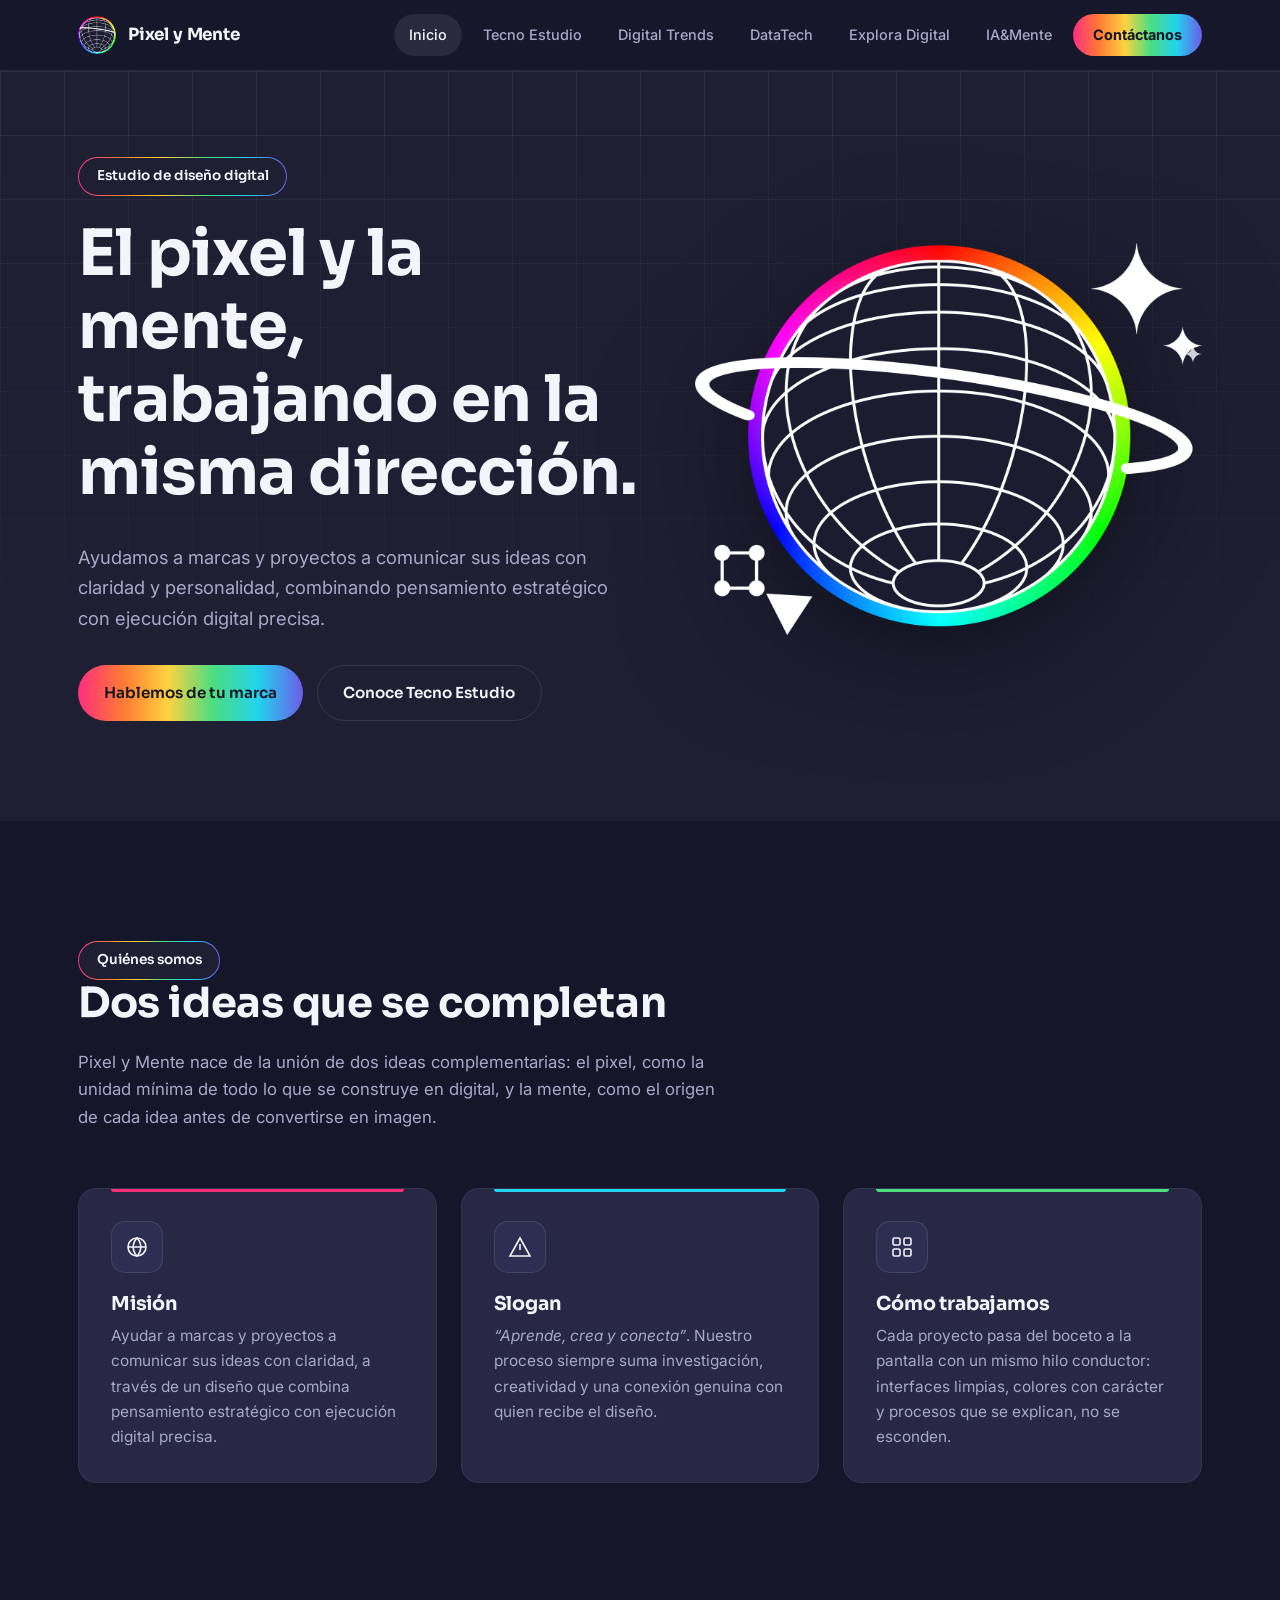
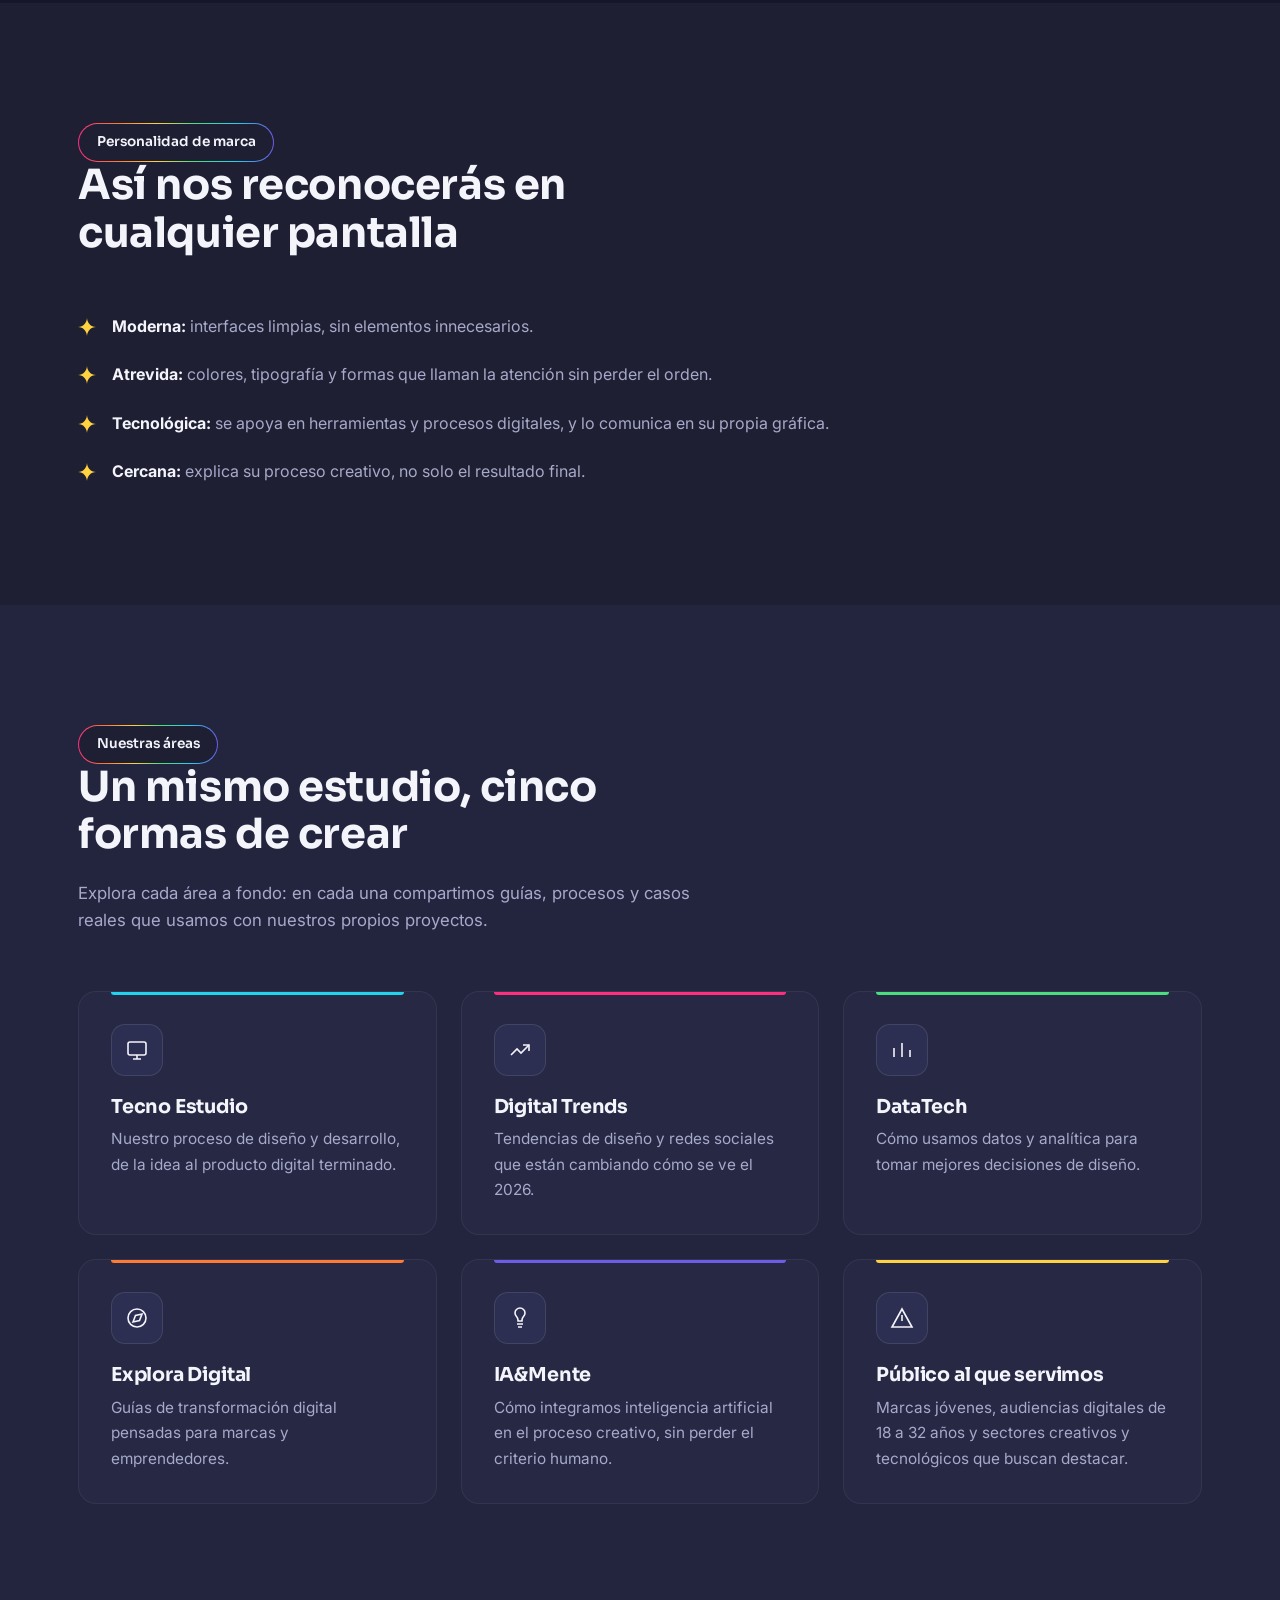
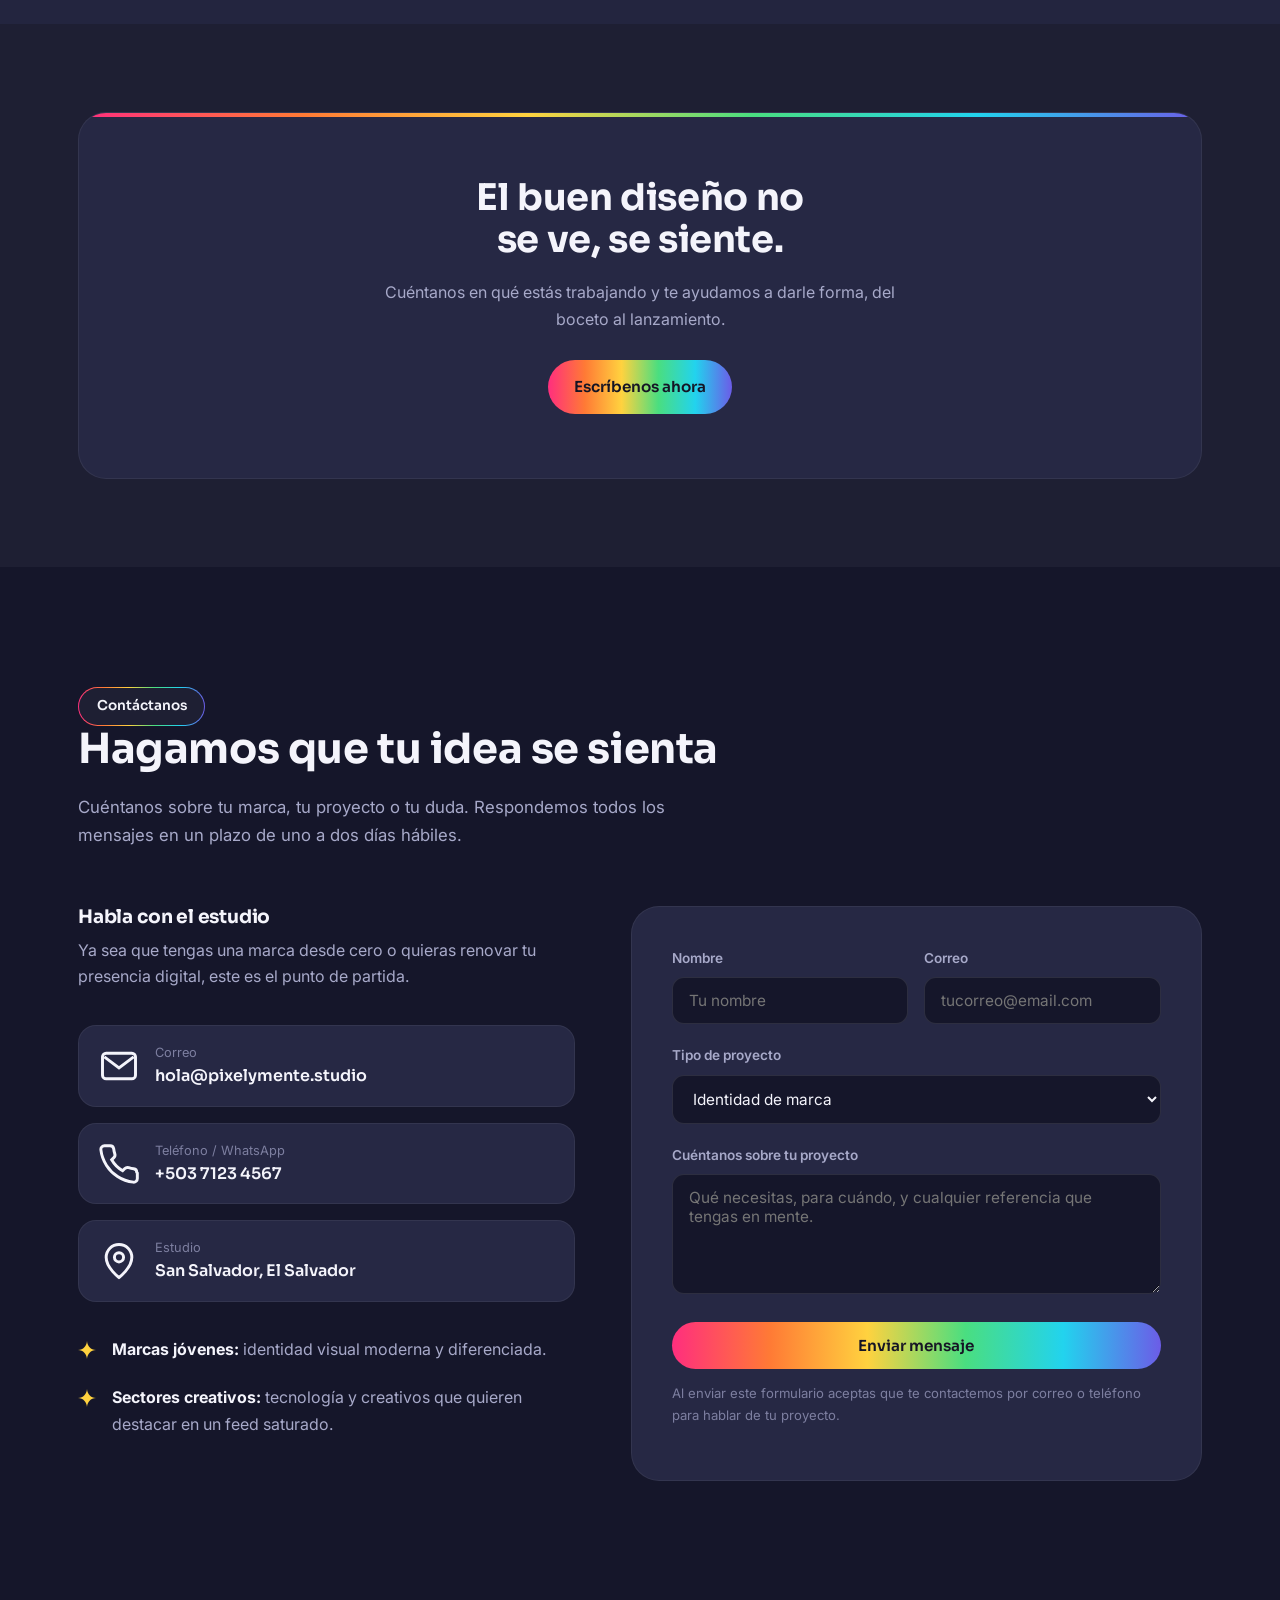
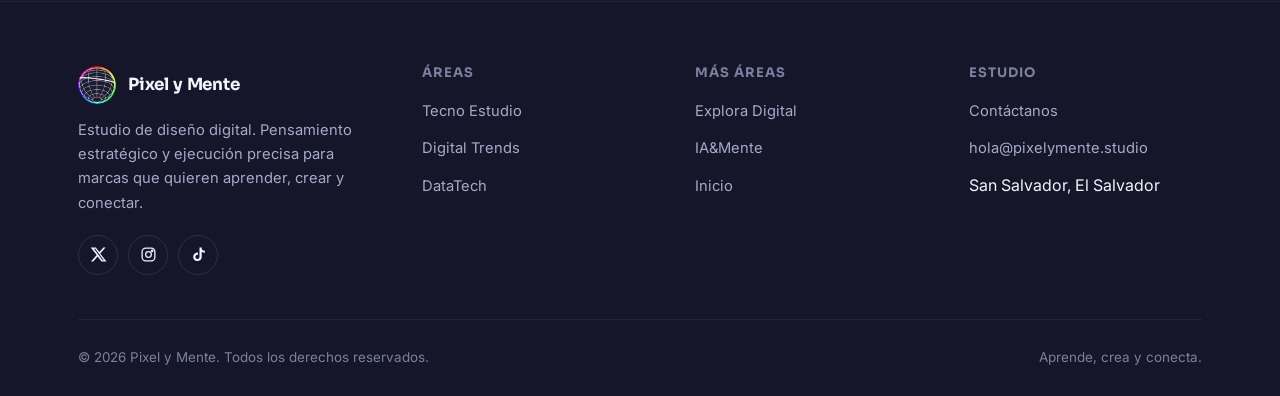
==== index.html @ 5d98d6dc "Add files via upload" ====
<!DOCTYPE html>
<html lang="es">
<head>
<meta charset="UTF-8">
<meta name="viewport" content="width=device-width, initial-scale=1, viewport-fit=cover">
<title>Pixel y Mente — Estudio de diseño digital</title>
<meta name="description" content="Pixel y Mente es un estudio de diseño digital que combina pensamiento estratégico y ejecución precisa para ayudar a marcas a comunicar con claridad. Aprende, crea y conecta.">
<link rel="icon" href="assets/favicon.ico" sizes="any">
<link rel="icon" href="assets/favicon-32.png" type="image/png" sizes="32x32">
<link rel="icon" href="assets/favicon-192.png" type="image/png" sizes="192x192">
<link rel="apple-touch-icon" href="assets/apple-touch-icon.png">
<meta name="theme-color" content="#15162a">
<link rel="preconnect" href="https://fonts.googleapis.com">
<link rel="preconnect" href="https://fonts.gstatic.com" crossorigin>
<link href="https://fonts.googleapis.com/css2?family=Sora:wght@400;500;600;700;800&family=Inter:wght@400;500;600;700&display=swap" rel="stylesheet">
<link rel="stylesheet" href="css/styles.css">
</head>
<body>

<header class="site-header">
  <nav class="nav">
    <a href="index.html#inicio" class="brand">
      <img src="assets/logo-mark.png" alt="Pixel y Mente" width="38" height="38">
      <span>Pixel y Mente</span>
    </a>
    <button class="nav-toggle" aria-label="Abrir menú" aria-expanded="false">
      <svg viewBox="0 0 24 24" fill="none" stroke="currentColor" stroke-width="2" stroke-linecap="round"><line x1="3" y1="6" x2="21" y2="6"/><line x1="3" y1="12" x2="21" y2="12"/><line x1="3" y1="18" x2="21" y2="18"/></svg>
    </button>
    <div class="nav-links">
      <a href="index.html#inicio" data-page="index.html" class="active">Inicio</a>
      <a href="tecno-estudio.html" data-page="tecno-estudio.html">Tecno Estudio</a>
      <a href="digital-trends.html" data-page="digital-trends.html">Digital Trends</a>
      <a href="datatech.html" data-page="datatech.html">DataTech</a>
      <a href="explora-digital.html" data-page="explora-digital.html">Explora Digital</a>
      <a href="ia-mente.html" data-page="ia-mente.html">IA&amp;Mente</a>
      <a href="index.html#contacto" class="nav-cta">Contáctanos</a>
    </div>
  </nav>
</header>

<main>

  <!-- ================= INICIO / HERO ================= -->
  <section id="inicio" class="hero">
    <div class="grid-veil" aria-hidden="true"></div>
    <div class="wrap hero-grid">
      <div class="reveal is-visible">
        <span class="pill hero-eyebrow">Estudio de diseño digital</span>
        <h1>El pixel y la mente, trabajando en la misma dirección.</h1>
        <p class="lead">Ayudamos a marcas y proyectos a comunicar sus ideas con claridad y personalidad, combinando pensamiento estratégico con ejecución digital precisa.</p>
        <div class="hero-actions">
          <a href="index.html#contacto" class="btn btn-primary">Hablemos de tu marca</a>
          <a href="tecno-estudio.html" class="btn btn-ghost">Conoce Tecno Estudio</a>
        </div>
      </div>
      <div class="hero-visual reveal is-visible">
        <svg class="spark" style="top:6%; right:8%; width:34px; height:34px;" viewBox="0 0 40 40" fill="currentColor"><path d="M20 0 C21 12 28 19 40 20 C28 21 21 28 20 40 C19 28 12 21 0 20 C12 19 19 12 20 0 Z"/></svg>
        <svg class="spark" style="top:26%; right:0%; width:18px; height:18px;" viewBox="0 0 40 40" fill="currentColor"><path d="M20 0 C21 12 28 19 40 20 C28 21 21 28 20 40 C19 28 12 21 0 20 C12 19 19 12 20 0 Z"/></svg>
        <img src="assets/logo.png" alt="Logo de Pixel y Mente: un planeta digital rodeado de un anillo de color">
      </div>
    </div>
  </section>

  <!-- ================= CONCEPTO DE MARCA ================= -->
  <section class="section section--deep">
    <div class="wrap">
      <div class="section-head reveal">
        <span class="pill">Quiénes somos</span>
        <h2>Dos ideas que se completan</h2>
        <p>Pixel y Mente nace de la unión de dos ideas complementarias: el pixel, como la unidad mínima de todo lo que se construye en digital, y la mente, como el origen de cada idea antes de convertirse en imagen.</p>
      </div>

      <div class="card-grid grid-3">
        <div class="card card--m reveal">
          <div class="icon-tile"><svg viewBox="0 0 24 24" fill="none" stroke="currentColor" stroke-width="1.6"><circle cx="12" cy="12" r="9"/><path d="M3 12h18M12 3c2.5 2.6 3.8 5.7 3.8 9s-1.3 6.4-3.8 9c-2.5-2.6-3.8-5.7-3.8-9S9.5 5.6 12 3Z"/></svg></div>
          <h3>Misión</h3>
          <p>Ayudar a marcas y proyectos a comunicar sus ideas con claridad, a través de un diseño que combina pensamiento estratégico con ejecución digital precisa.</p>
        </div>
        <div class="card card--c reveal">
          <div class="icon-tile"><svg viewBox="0 0 24 24" fill="none" stroke="currentColor" stroke-width="1.6"><path d="M12 3 2 21h20L12 3Z"/><path d="M12 9v6M12 17.5h.01"/></svg></div>
          <h3>Slogan</h3>
          <p><em>“Aprende, crea y conecta”</em>. Nuestro proceso siempre suma investigación, creatividad y una conexión genuina con quien recibe el diseño.</p>
        </div>
        <div class="card card--v reveal">
          <div class="icon-tile"><svg viewBox="0 0 24 24" fill="none" stroke="currentColor" stroke-width="1.6"><rect x="3" y="3" width="7" height="7" rx="1.5"/><rect x="14" y="3" width="7" height="7" rx="1.5"/><rect x="3" y="14" width="7" height="7" rx="1.5"/><rect x="14" y="14" width="7" height="7" rx="1.5"/></svg></div>
          <h3>Cómo trabajamos</h3>
          <p>Cada proyecto pasa del boceto a la pantalla con un mismo hilo conductor: interfaces limpias, colores con carácter y procesos que se explican, no se esconden.</p>
        </div>
      </div>
    </div>
  </section>

  <!-- ================= PERSONALIDAD DE MARCA ================= -->
  <section class="section">
    <div class="wrap">
      <div class="section-head reveal">
        <span class="pill">Personalidad de marca</span>
        <h2>Así nos reconocerás en cualquier pantalla</h2>
      </div>
      <ul class="diamond-list reveal">
        <li>
          <span class="sparkle-icon sparkle"><svg viewBox="0 0 40 40" fill="currentColor" width="18" height="18"><path d="M20 0 C21 12 28 19 40 20 C28 21 21 28 20 40 C19 28 12 21 0 20 C12 19 19 12 20 0 Z"/></svg></span>
          <span><strong>Moderna:</strong> interfaces limpias, sin elementos innecesarios.</span>
        </li>
        <li>
          <span class="sparkle-icon sparkle"><svg viewBox="0 0 40 40" fill="currentColor" width="18" height="18"><path d="M20 0 C21 12 28 19 40 20 C28 21 21 28 20 40 C19 28 12 21 0 20 C12 19 19 12 20 0 Z"/></svg></span>
          <span><strong>Atrevida:</strong> colores, tipografía y formas que llaman la atención sin perder el orden.</span>
        </li>
        <li>
          <span class="sparkle-icon sparkle"><svg viewBox="0 0 40 40" fill="currentColor" width="18" height="18"><path d="M20 0 C21 12 28 19 40 20 C28 21 21 28 20 40 C19 28 12 21 0 20 C12 19 19 12 20 0 Z"/></svg></span>
          <span><strong>Tecnológica:</strong> se apoya en herramientas y procesos digitales, y lo comunica en su propia gráfica.</span>
        </li>
        <li>
          <span class="sparkle-icon sparkle"><svg viewBox="0 0 40 40" fill="currentColor" width="18" height="18"><path d="M20 0 C21 12 28 19 40 20 C28 21 21 28 20 40 C19 28 12 21 0 20 C12 19 19 12 20 0 Z"/></svg></span>
          <span><strong>Cercana:</strong> explica su proceso creativo, no solo el resultado final.</span>
        </li>
      </ul>
    </div>
  </section>

  <!-- ================= NUESTRAS ÁREAS ================= -->
  <section class="section section--soft">
    <div class="wrap">
      <div class="section-head reveal">
        <span class="pill">Nuestras áreas</span>
        <h2>Un mismo estudio, cinco formas de crear</h2>
        <p>Explora cada área a fondo: en cada una compartimos guías, procesos y casos reales que usamos con nuestros propios proyectos.</p>
      </div>

      <div class="card-grid grid-3">
        <a href="tecno-estudio.html" class="card card--c reveal">
          <div class="icon-tile"><svg viewBox="0 0 24 24" fill="none" stroke="currentColor" stroke-width="1.6"><rect x="3" y="4" width="18" height="13" rx="2"/><path d="M8 21h8M12 17v4"/></svg></div>
          <h3>Tecno Estudio</h3>
          <p>Nuestro proceso de diseño y desarrollo, de la idea al producto digital terminado.</p>
        </a>
        <a href="digital-trends.html" class="card card--m reveal">
          <div class="icon-tile"><svg viewBox="0 0 24 24" fill="none" stroke="currentColor" stroke-width="1.6"><path d="M3 17 9 11 13 15 21 7"/><path d="M15 7h6v6"/></svg></div>
          <h3>Digital Trends</h3>
          <p>Tendencias de diseño y redes sociales que están cambiando cómo se ve el 2026.</p>
        </a>
        <a href="datatech.html" class="card card--v reveal">
          <div class="icon-tile"><svg viewBox="0 0 24 24" fill="none" stroke="currentColor" stroke-width="1.6"><path d="M4 19V10M12 19V5M20 19v-7"/></svg></div>
          <h3>DataTech</h3>
          <p>Cómo usamos datos y analítica para tomar mejores decisiones de diseño.</p>
        </a>
        <a href="explora-digital.html" class="card card--n reveal">
          <div class="icon-tile"><svg viewBox="0 0 24 24" fill="none" stroke="currentColor" stroke-width="1.6"><circle cx="12" cy="12" r="9"/><path d="m8 16 2.5-6.5L17 8l-2.5 6.5Z"/></svg></div>
          <h3>Explora Digital</h3>
          <p>Guías de transformación digital pensadas para marcas y emprendedores.</p>
        </a>
        <a href="ia-mente.html" class="card card--p reveal">
          <div class="icon-tile"><svg viewBox="0 0 24 24" fill="none" stroke="currentColor" stroke-width="1.6"><path d="M12 2a5 5 0 0 0-5 5c0 1.6.7 2.6 1.5 3.5C9.2 11.3 10 12.3 10 14v1h4v-1c0-1.7.8-2.7 1.5-3.5.8-.9 1.5-1.9 1.5-3.5a5 5 0 0 0-5-5Z"/><path d="M9 18h6M10 21h4"/></svg></div>
          <h3>IA&amp;Mente</h3>
          <p>Cómo integramos inteligencia artificial en el proceso creativo, sin perder el criterio humano.</p>
        </a>
        <div class="card card--a reveal">
          <div class="icon-tile"><svg viewBox="0 0 24 24" fill="none" stroke="currentColor" stroke-width="1.6"><path d="M12 3 2 21h20L12 3Z"/><path d="M12 9v6M12 17.5h.01"/></svg></div>
          <h3>Público al que servimos</h3>
          <p>Marcas jóvenes, audiencias digitales de 18 a 32 años y sectores creativos y tecnológicos que buscan destacar.</p>
        </div>
      </div>
    </div>
  </section>

  <!-- ================= CTA ================= -->
  <section class="section--tight">
    <div class="wrap">
      <div class="cta-band reveal">
        <h2>El buen diseño no se ve, se siente.</h2>
        <p>Cuéntanos en qué estás trabajando y te ayudamos a darle forma, del boceto al lanzamiento.</p>
        <div class="btn-row">
          <a href="index.html#contacto" class="btn btn-primary">Escríbenos ahora</a>
        </div>
      </div>
    </div>
  </section>

  <!-- ================= CONTÁCTANOS ================= -->
  <section id="contacto" class="section section--deep">
    <div class="wrap">
      <div class="section-head reveal">
        <span class="pill">Contáctanos</span>
        <h2>Hagamos que tu idea se sienta</h2>
        <p>Cuéntanos sobre tu marca, tu proyecto o tu duda. Respondemos todos los mensajes en un plazo de uno a dos días hábiles.</p>
      </div>

      <div class="contact-grid">
        <div class="contact-info reveal">
          <h3>Habla con el estudio</h3>
          <p style="color:var(--text-muted)">Ya sea que tengas una marca desde cero o quieras renovar tu presencia digital, este es el punto de partida.</p>

          <div class="contact-channels">
            <div class="contact-channel">
              <div class="icon-tile"><svg viewBox="0 0 24 24" fill="none" stroke="currentColor" stroke-width="1.6"><rect x="3" y="5" width="18" height="14" rx="2"/><path d="m4 7 8 6 8-6"/></svg></div>
              <div>
                <div class="label">Correo</div>
                <div class="value">hola@pixelymente.studio</div>
              </div>
            </div>
            <div class="contact-channel">
              <div class="icon-tile"><svg viewBox="0 0 24 24" fill="none" stroke="currentColor" stroke-width="1.6"><path d="M22 16.9v3a2 2 0 0 1-2.2 2 19.8 19.8 0 0 1-8.6-3.1 19.5 19.5 0 0 1-6-6A19.8 19.8 0 0 1 2.1 4.2 2 2 0 0 1 4.1 2h3a2 2 0 0 1 2 1.7c.1.9.3 1.8.6 2.7a2 2 0 0 1-.5 2.1L8 9.7a16 16 0 0 0 6 6l1.2-1.2a2 2 0 0 1 2.1-.5c.9.3 1.8.5 2.7.6a2 2 0 0 1 1.7 2Z"/></svg></div>
              <div>
                <div class="label">Teléfono / WhatsApp</div>
                <div class="value">+503 7123 4567</div>
              </div>
            </div>
            <div class="contact-channel">
              <div class="icon-tile"><svg viewBox="0 0 24 24" fill="none" stroke="currentColor" stroke-width="1.6"><path d="M12 21s-7-5.2-7-11a7 7 0 0 1 14 0c0 5.8-7 11-7 11Z"/><circle cx="12" cy="10" r="2.5"/></svg></div>
              <div>
                <div class="label">Estudio</div>
                <div class="value">San Salvador, El Salvador</div>
              </div>
            </div>
          </div>

          <ul class="diamond-list" style="margin-top:34px;">
            <li>
              <span class="sparkle-icon sparkle"><svg viewBox="0 0 40 40" fill="currentColor" width="18" height="18"><path d="M20 0 C21 12 28 19 40 20 C28 21 21 28 20 40 C19 28 12 21 0 20 C12 19 19 12 20 0 Z"/></svg></span>
              <span><strong>Marcas jóvenes:</strong> identidad visual moderna y diferenciada.</span>
            </li>
            <li>
              <span class="sparkle-icon sparkle"><svg viewBox="0 0 40 40" fill="currentColor" width="18" height="18"><path d="M20 0 C21 12 28 19 40 20 C28 21 21 28 20 40 C19 28 12 21 0 20 C12 19 19 12 20 0 Z"/></svg></span>
              <span><strong>Sectores creativos:</strong> tecnología y creativos que quieren destacar en un feed saturado.</span>
            </li>
          </ul>
        </div>

        <div class="reveal">
          <form class="form-card" id="contact-form" novalidate>
            <div class="field-row">
              <div class="field">
                <label for="nombre">Nombre</label>
                <input id="nombre" name="nombre" type="text" placeholder="Tu nombre" required>
              </div>
              <div class="field">
                <label for="correo">Correo</label>
                <input id="correo" name="correo" type="email" placeholder="tucorreo@email.com" required>
              </div>
            </div>
            <div class="field">
              <label for="proyecto">Tipo de proyecto</label>
              <select id="proyecto" name="proyecto">
                <option>Identidad de marca</option>
                <option>Diseño para redes sociales</option>
                <option>Sitio web o producto digital</option>
                <option>Consultoría de datos / IA</option>
                <option>Otro</option>
              </select>
            </div>
            <div class="field">
              <label for="mensaje">Cuéntanos sobre tu proyecto</label>
              <textarea id="mensaje" name="mensaje" placeholder="Qué necesitas, para cuándo, y cualquier referencia que tengas en mente." required></textarea>
            </div>
            <button type="submit" class="btn btn-primary" style="width:100%; justify-content:center;">Enviar mensaje</button>
            <p class="form-note">Al enviar este formulario aceptas que te contactemos por correo o teléfono para hablar de tu proyecto.</p>
            <div class="form-success" id="form-success">
              <svg width="20" height="20" viewBox="0 0 24 24" fill="none" stroke="currentColor" stroke-width="2"><path d="m5 13 4 4L19 7"/></svg>
              <span>¡Mensaje enviado! Te responderemos muy pronto.</span>
            </div>
          </form>
        </div>
      </div>
    </div>
  </section>

</main>

<footer class="site-footer">
  <div class="wrap">
    <div class="footer-grid">
      <div class="footer-brand">
        <a href="index.html#inicio" class="brand">
          <img src="assets/logo-mark.png" alt="Pixel y Mente" width="38" height="38">
          <span>Pixel y Mente</span>
        </a>
        <p>Estudio de diseño digital. Pensamiento estratégico y ejecución precisa para marcas que quieren aprender, crear y conectar.</p>
        <div class="social-row" style="margin-top:20px;">
          <a href="https://x.com/pixelymente" aria-label="Pixel y Mente en X" target="_blank" rel="noopener">
            <svg viewBox="0 0 24 24" fill="currentColor"><path d="M18.9 2H22l-7.6 8.7L23.3 22h-7l-5.5-7.2L4.5 22H1.4l8.1-9.3L1 2h7.2l5 6.6L18.9 2Zm-1.2 18h1.7L7.4 3.9H5.6L17.7 20Z"/></svg>
          </a>
          <a href="https://www.instagram.com/pixel_ymente/" aria-label="Pixel y Mente en Instagram" target="_blank" rel="noopener">
            <svg viewBox="0 0 24 24" fill="none" stroke="currentColor" stroke-width="1.8"><rect x="3" y="3" width="18" height="18" rx="5"/><circle cx="12" cy="12" r="4"/><circle cx="17.2" cy="6.8" r="1"/></svg>
          </a>
          <a href="https://www.tiktok.com/@pixelymente" aria-label="Pixel y Mente en TikTok" target="_blank" rel="noopener">
            <svg viewBox="0 0 24 24" fill="currentColor"><path d="M16.5 2h-3.1v13.4a2.9 2.9 0 1 1-2.1-2.8V9.4a6 6 0 1 0 5.2 6V8.2a7.6 7.6 0 0 0 4.5 1.5V6.6a4.4 4.4 0 0 1-4.5-4.6Z"/></svg>
          </a>
        </div>
      </div>
      <div class="footer-col">
        <h4>Áreas</h4>
        <ul>
          <li><a href="tecno-estudio.html">Tecno Estudio</a></li>
          <li><a href="digital-trends.html">Digital Trends</a></li>
          <li><a href="datatech.html">DataTech</a></li>
        </ul>
      </div>
      <div class="footer-col">
        <h4>Más áreas</h4>
        <ul>
          <li><a href="explora-digital.html">Explora Digital</a></li>
          <li><a href="ia-mente.html">IA&amp;Mente</a></li>
          <li><a href="index.html#inicio">Inicio</a></li>
        </ul>
      </div>
      <div class="footer-col">
        <h4>Estudio</h4>
        <ul>
          <li><a href="index.html#contacto">Contáctanos</a></li>
          <li><a href="mailto:hola@pixelymente.studio">hola@pixelymente.studio</a></li>
          <li>San Salvador, El Salvador</li>
        </ul>
      </div>
    </div>
    <div class="footer-bottom">
      <span>© <span data-year>2026</span> Pixel y Mente. Todos los derechos reservados.</span>
      <span>Aprende, crea y conecta.</span>
    </div>
  </div>
</footer>

<script src="js/main.js"></script>
</body>
</html>
---- css/styles.css ----
/* =========================================================
   PIXEL Y MENTE — Sistema de diseño
   Tipografía: Sora (títulos) / Inter (cuerpo)
   Paleta: morado oscuro base + anillo arcoíris de marca
   ========================================================= */

:root{
  --bg:            #1e1f33;
  --bg-deep:       #15162a;
  --bg-soft:       #23253f;
  --surface:       #262844;
  --surface-2:     #2d2f52;
  --line:          rgba(255,255,255,.10);
  --line-soft:     rgba(255,255,255,.06);

  --text:          #f4f4fb;
  --text-muted:    #a7a9c9;
  --text-faint:    #7d7fa0;

  --magenta:  #ff2e7e;
  --naranja:  #ff7a35;
  --amarillo: #ffd23f;
  --verde:    #4ade80;
  --celeste:  #22d3ee;
  --morado:   #6c5ce7;

  --rainbow: linear-gradient(90deg,#ff2e7e,#ff7a35,#ffd23f,#4ade80,#22d3ee,#6c5ce7,#ff2e7e);
  --rainbow-static: linear-gradient(90deg,#ff2e7e,#ff7a35,#ffd23f,#4ade80,#22d3ee,#6c5ce7);

  --radius-s: 10px;
  --radius-m: 18px;
  --radius-l: 28px;
  --radius-pill: 999px;

  --maxw: 1180px;
  --shadow-1: 0 20px 60px -25px rgba(0,0,0,.55);
}

/* -------------------- reset -------------------- */
*,*::before,*::after{ box-sizing:border-box; }
html{ scroll-behavior:smooth; }
body{
  margin:0;
  background:var(--bg);
  color:var(--text);
  font-family:'Inter',system-ui,sans-serif;
  font-size:16px;
  line-height:1.65;
  -webkit-font-smoothing:antialiased;
  overflow-x:hidden;
}
img{ max-width:100%; display:block; }
a{ color:inherit; text-decoration:none; }
ul{ margin:0; padding:0; list-style:none; }
h1,h2,h3,h4{
  font-family:'Sora',system-ui,sans-serif;
  margin:0 0 .5em;
  line-height:1.14;
  letter-spacing:-.01em;
  font-weight:700;
}
p{ margin:0 0 1em; }
h1,h2,h3,h4,p,li,dd{ overflow-wrap:break-word; }
button{ font-family:inherit; }

::selection{ background:var(--magenta); color:#fff; }

/* focus visibility */
a:focus-visible, button:focus-visible, input:focus-visible, textarea:focus-visible{
  outline:2px solid var(--celeste);
  outline-offset:3px;
  border-radius:4px;
}

@media (prefers-reduced-motion: reduce){
  *{ animation-duration:.001ms !important; animation-iteration-count:1 !important; transition-duration:.001ms !important; scroll-behavior:auto !important; }
}

/* -------------------- layout helpers -------------------- */
.wrap{
  max-width:var(--maxw);
  margin:0 auto;
  padding:0 28px;
}
.section{ padding:120px 0; position:relative; }
.section--tight{ padding:88px 0; }
.section--deep{ background:var(--bg-deep); }
.section--soft{ background:var(--bg-soft); }

@media (max-width:720px){
  .section{ padding:76px 0; }
  .section--tight{ padding:56px 0; }
  .wrap{ padding:0 20px; }
}

/* -------------------- background texture -------------------- */
.grid-veil{
  position:absolute; inset:0;
  background-image:
    linear-gradient(var(--line-soft) 1px, transparent 1px),
    linear-gradient(90deg, var(--line-soft) 1px, transparent 1px);
  background-size:64px 64px;
  -webkit-mask-image:linear-gradient(to bottom, black, transparent 85%);
          mask-image:linear-gradient(to bottom, black, transparent 85%);
  pointer-events:none;
}

/* -------------------- eyebrow / pill labels -------------------- */
.pill{
  display:inline-flex;
  align-items:center;
  gap:.5em;
  padding:.55em 1.3em;
  border-radius:var(--radius-pill);
  font-family:'Sora',sans-serif;
  font-weight:600;
  font-size:.85rem;
  border:1.5px solid transparent;
  background:
    linear-gradient(var(--bg), var(--bg)) padding-box,
    var(--rainbow-static) border-box;
  color:var(--text);
}
.pill--solid{
  background:var(--rainbow-static);
  color:#151425;
  border:none;
  font-weight:700;
}

/* diamond sparkle bullets, matching the brand's ✦ markers */
.diamond-list{ display:flex; flex-direction:column; gap:22px; }
.diamond-list li{
  display:flex; gap:16px; align-items:flex-start;
}
.diamond-list .sparkle{
  flex:none;
  width:18px; height:18px;
  margin-top:.3em;
  color:var(--amarillo);
}
.diamond-list strong{ color:var(--text); }
.diamond-list span{ color:var(--text-muted); }

.sparkle-icon{ display:inline-block; line-height:0; }

/* -------------------- buttons -------------------- */
.btn{
  display:inline-flex;
  align-items:center;
  gap:.6em;
  padding:.95em 1.7em;
  border-radius:var(--radius-pill);
  font-family:'Sora',sans-serif;
  font-weight:600;
  font-size:.95rem;
  border:1.5px solid var(--line);
  background:transparent;
  color:var(--text);
  cursor:pointer;
  transition:border-color .25s ease, transform .25s ease, background .25s ease;
}
.btn:hover{ border-color:rgba(255,255,255,.4); transform:translateY(-2px); }
.btn-primary{
  border:none;
  background:var(--rainbow-static);
  color:#151425;
}
.btn-primary:hover{ transform:translateY(-2px); filter:brightness(1.06); }
.btn-ghost{ border-color:var(--line); }

/* -------------------- navigation -------------------- */
.site-header{
  position:sticky; top:0; z-index:100;
  background:rgba(21,22,42,.78);
  backdrop-filter:blur(14px);
  -webkit-backdrop-filter:blur(14px);
  border-bottom:1px solid var(--line-soft);
}
.nav{
  max-width:var(--maxw);
  margin:0 auto;
  padding:14px 28px;
  display:flex;
  align-items:center;
  justify-content:space-between;
  gap:24px;
}
.brand{
  display:flex; align-items:center; gap:12px;
  font-family:'Sora',sans-serif;
  font-weight:700;
  font-size:1.05rem;
  letter-spacing:-.01em;
  white-space:nowrap;
}
.brand img{ width:38px; height:38px; border-radius:50%; object-fit:cover; flex:none; }

.nav-links{
  display:flex;
  align-items:center;
  gap:6px;
  flex-wrap:wrap;
}
.nav-links a{
  padding:9px 15px;
  border-radius:var(--radius-pill);
  font-size:.9rem;
  font-weight:500;
  color:var(--text-muted);
  transition:color .2s ease, background .2s ease;
}
.nav-links a:hover{ color:var(--text); background:rgba(255,255,255,.06); }
.nav-links a.active{
  color:var(--text);
  background:rgba(255,255,255,.08);
}
.nav-cta{
  padding:9px 20px !important;
  border-radius:var(--radius-pill);
  background:var(--rainbow-static);
  color:#151425 !important;
  font-weight:700 !important;
}

.nav-toggle{
  display:none;
  width:42px; height:42px;
  border-radius:10px;
  border:1px solid var(--line);
  background:transparent;
  color:var(--text);
  align-items:center;
  justify-content:center;
  cursor:pointer;
}
.nav-toggle svg{ width:20px; height:20px; }

@media (max-width:980px){
  .nav-toggle{ display:flex; }
  .nav-links{
    position:fixed;
    inset:70px 16px auto 16px;
    flex-direction:column;
    align-items:stretch;
    background:var(--surface);
    border:1px solid var(--line);
    border-radius:var(--radius-m);
    padding:12px;
    gap:2px;
    box-shadow:var(--shadow-1);
    transform:translateY(-12px);
    opacity:0;
    pointer-events:none;
    visibility:hidden;
    max-height:calc(100dvh - 90px);
    overflow-y:auto;
    transition:opacity .22s ease, transform .22s ease, visibility 0s linear .22s;
  }
  .nav-links.is-open{
    transform:translateY(0);
    opacity:1;
    pointer-events:auto;
    visibility:visible;
    transition:opacity .22s ease, transform .22s ease, visibility 0s;
  }
  .nav-links a{ padding:13px 16px; }
  .nav-cta{ text-align:center; margin-top:6px; }
}

/* -------------------- hero -------------------- */
.hero{
  position:relative;
  padding:86px 0 100px;
  overflow:hidden;
}
.hero-grid{
  display:grid;
  grid-template-columns:1.05fr .95fr;
  gap:56px;
  align-items:center;
}
@media (max-width:900px){
  .hero-grid{ grid-template-columns:1fr; }
}
.hero-eyebrow{ margin-bottom:22px; }
.hero h1{
  font-size:clamp(2.4rem, 5vw, 4.1rem);
  max-width:14ch;
}
.hero .lead{
  font-size:1.15rem;
  color:var(--text-muted);
  max-width:46ch;
  margin-bottom:32px;
}
.hero-actions{ display:flex; gap:14px; flex-wrap:wrap; }

.hero-visual{
  position:relative;
  display:flex;
  align-items:center;
  justify-content:center;
}
.hero-visual img{
  width:100%;
  max-width:560px;
  filter:drop-shadow(0 30px 60px rgba(0,0,0,.45));
  animation:float-slow 7s ease-in-out infinite;
}
@keyframes float-slow{
  0%,100%{ transform:translateY(0) rotate(0deg); }
  50%{ transform:translateY(-16px) rotate(1.2deg); }
}
.hero-visual .spark{
  position:absolute;
  color:var(--text);
  opacity:.9;
}

/* -------------------- section headers -------------------- */
.section-head{
  max-width:640px;
  margin:0 0 56px;
}
.section-head.center{ margin-inline:auto; text-align:center; }
.section-head h2{ font-size:clamp(1.9rem,3.4vw,2.6rem); }
.section-head p{ color:var(--text-muted); font-size:1.05rem; }

/* -------------------- cards -------------------- */
.card-grid{
  display:grid;
  gap:24px;
}
.grid-3{ grid-template-columns:repeat(3,1fr); }
.grid-2{ grid-template-columns:repeat(2,1fr); }
@media (max-width:900px){
  .grid-3, .grid-2{ grid-template-columns:1fr; }
}

.card{
  background:var(--surface);
  border:1px solid var(--line-soft);
  border-radius:var(--radius-m);
  padding:32px;
  position:relative;
  transition:transform .3s ease, border-color .3s ease;
}
.card:hover{ transform:translateY(-4px); border-color:rgba(255,255,255,.18); }
.card .icon-tile{
  width:52px; height:52px;
  border-radius:14px;
  display:flex; align-items:center; justify-content:center;
  margin-bottom:20px;
  background:var(--surface-2);
  border:1px solid var(--line);
}
.card .icon-tile svg{ width:24px; height:24px; }
.card h3{ font-size:1.2rem; margin-bottom:.45em; }
.card p{ color:var(--text-muted); font-size:.96rem; margin-bottom:0; }

/* colored top-rule variants keyed to brand hues, used sparingly */
.card--m::before, .card--n::before, .card--a::before, .card--v::before, .card--c::before, .card--p::before{
  content:''; position:absolute; left:32px; right:32px; top:0; height:3px; border-radius:0 0 3px 3px;
}
.card--m::before{ background:var(--magenta); }
.card--n::before{ background:var(--naranja); }
.card--a::before{ background:var(--amarillo); }
.card--v::before{ background:var(--verde); }
.card--c::before{ background:var(--celeste); }
.card--p::before{ background:var(--morado); }

/* -------------------- process steps -------------------- */
.steps{
  display:grid;
  gap:0;
  border-top:1px solid var(--line-soft);
}
.step{
  display:grid;
  grid-template-columns:64px 1fr;
  gap:24px;
  padding:34px 0;
  border-bottom:1px solid var(--line-soft);
}
.step .num{
  font-family:'Sora',sans-serif;
  font-weight:700;
  font-size:1.5rem;
  background:var(--rainbow-static);
  -webkit-background-clip:text;
  background-clip:text;
  color:transparent;
}
.step h3{ font-size:1.15rem; margin-bottom:.4em; }
.step p{ color:var(--text-muted); margin:0; max-width:62ch; }
@media (max-width:640px){
  .step{ grid-template-columns:44px 1fr; }
}

/* -------------------- planet decorative mark (css only) -------------------- */
.planet-mark{
  --size:120px;
  width:var(--size); height:var(--size);
  border-radius:50%;
  position:relative;
  background:var(--bg-deep);
  border:2px solid rgba(255,255,255,.16);
  overflow:hidden;
  flex:none;
}
.planet-mark::before{
  content:'';
  position:absolute; inset:-3px;
  border-radius:50%;
  padding:3px;
  background:var(--rainbow-static);
  -webkit-mask:linear-gradient(#000 0 0) content-box, linear-gradient(#000 0 0);
  -webkit-mask-composite:xor;
          mask-composite:exclude;
}

/* -------------------- footer -------------------- */
.site-footer{
  background:var(--bg-deep);
  border-top:1px solid var(--line-soft);
  padding:64px 0 28px;
}
.footer-grid{
  display:grid;
  grid-template-columns:1.3fr 1fr 1fr 1fr;
  gap:40px;
  padding-bottom:44px;
  border-bottom:1px solid var(--line-soft);
}
@media (max-width:800px){
  .footer-grid{ grid-template-columns:1fr 1fr; }
}
@media (max-width:520px){
  .footer-grid{ grid-template-columns:1fr; }
}
.footer-brand .brand{ margin-bottom:14px; }
.footer-brand p{ color:var(--text-muted); max-width:32ch; font-size:.92rem; }
.footer-col h4{
  font-family:'Sora',sans-serif;
  font-size:.82rem;
  text-transform:uppercase;
  letter-spacing:.08em;
  color:var(--text-faint);
  margin-bottom:16px;
}
.footer-col ul{ display:flex; flex-direction:column; gap:11px; }
.footer-col a{ color:var(--text-muted); font-size:.92rem; transition:color .2s ease; }
.footer-col a:hover{ color:var(--text); }
.social-row{ display:flex; gap:10px; }
.social-row a{
  width:40px; height:40px;
  border-radius:50%;
  border:1px solid var(--line);
  display:flex; align-items:center; justify-content:center;
  transition:border-color .2s ease, transform .2s ease, background .2s ease;
}
.social-row a:hover{ transform:translateY(-3px); border-color:transparent; background:var(--rainbow-static); color:#151425; }
.social-row svg{ width:17px; height:17px; }
.footer-bottom{
  padding-top:26px;
  display:flex; justify-content:space-between; align-items:center; flex-wrap:wrap; gap:12px;
  color:var(--text-faint); font-size:.84rem;
}

/* -------------------- contact -------------------- */
.contact-grid{
  display:grid;
  grid-template-columns:1fr 1.15fr;
  gap:56px;
  align-items:start;
}
@media (max-width:900px){ .contact-grid{ grid-template-columns:1fr; } }

.contact-info .diamond-list{ margin-top:32px; }
.contact-channels{ margin-top:36px; display:flex; flex-direction:column; gap:16px; }
.contact-channel{
  display:flex; align-items:center; gap:14px;
  padding:16px 18px;
  border:1px solid var(--line-soft);
  border-radius:var(--radius-m);
  background:var(--surface);
}
.contact-channel .icon-tile{ margin:0; width:44px; height:44px; }
.contact-channel .label{ font-size:.8rem; color:var(--text-faint); }
.contact-channel .value{ font-family:'Sora',sans-serif; font-weight:600; }

.form-card{
  background:var(--surface);
  border:1px solid var(--line-soft);
  border-radius:var(--radius-l);
  padding:40px;
}
@media (max-width:520px){ .form-card{ padding:26px; } }
.field{ margin-bottom:20px; }
.field label{
  display:block;
  font-size:.85rem;
  font-weight:600;
  margin-bottom:8px;
  color:var(--text-muted);
}
.field input, .field textarea, .field select{
  width:100%;
  padding:13px 16px;
  border-radius:12px;
  border:1px solid var(--line);
  background:var(--bg-deep);
  color:var(--text);
  font-family:'Inter',sans-serif;
  font-size:.96rem;
  transition:border-color .2s ease;
}
.field input:focus, .field textarea:focus, .field select:focus{
  outline:none;
  border-color:var(--celeste);
}
.field textarea{ resize:vertical; min-height:120px; }
.field-row{ display:grid; grid-template-columns:1fr 1fr; gap:16px; }
@media (max-width:520px){ .field-row{ grid-template-columns:1fr; } }
.form-note{
  font-size:.82rem; color:var(--text-faint); margin-top:14px;
}
.form-success{
  display:none;
  align-items:center; gap:12px;
  padding:16px 18px;
  border-radius:12px;
  border:1px solid var(--verde);
  background:rgba(74,222,128,.08);
  color:#c7f9d9;
  font-size:.92rem;
  margin-top:18px;
}
.form-success.is-visible{ display:flex; }

/* -------------------- scroll reveal -------------------- */
.reveal{
  opacity:0;
  transform:translateY(22px);
  transition:opacity .7s cubic-bezier(.2,.7,.2,1), transform .7s cubic-bezier(.2,.7,.2,1);
}
.reveal.is-visible{ opacity:1; transform:translateY(0); }

/* -------------------- blog / article pages -------------------- */
.article-hero{
  padding:66px 0 56px;
  border-bottom:1px solid var(--line-soft);
  position:relative;
  overflow:hidden;
}
.article-hero .pill{ margin-bottom:22px; }
.article-hero h1{ font-size:clamp(2.1rem,4.4vw,3.3rem); max-width:20ch; }
.article-hero .lead{ color:var(--text-muted); font-size:1.08rem; max-width:60ch; }
.article-meta{
  display:flex; gap:22px; flex-wrap:wrap;
  margin-top:28px;
  font-size:.86rem;
  color:var(--text-faint);
}
.article-meta span{ display:flex; align-items:center; gap:8px; }

.article-body{
  display:grid;
  grid-template-columns:220px 1fr;
  gap:64px;
  padding-top:64px;
  padding-bottom:40px;
  align-items:start;
}
.article-body > *{ min-width:0; }
@media (max-width:920px){
  .article-body{ grid-template-columns:1fr; gap:36px; padding-top:40px; }
}
.toc{
  position:sticky; top:96px;
  display:flex; flex-direction:column; gap:4px;
}
.toc-label{
  font-family:'Sora',sans-serif; font-size:.78rem; text-transform:uppercase;
  letter-spacing:.08em; color:var(--text-faint); margin-bottom:12px;
}
.toc a{
  padding:8px 12px;
  border-left:2px solid var(--line-soft);
  font-size:.88rem;
  color:var(--text-muted);
  transition:border-color .2s ease, color .2s ease;
}
.toc a:hover{ color:var(--text); border-color:var(--celeste); }
@media (max-width:920px){
  .toc{
    position:static;
    padding:20px;
    background:var(--surface);
    border:1px solid var(--line-soft);
    border-radius:var(--radius-m);
  }
  .toc a{ padding:10px 12px; }
}

.prose{ max-width:72ch; }
.prose h2{
  font-size:1.55rem;
  margin-top:2.4em;
  scroll-margin-top:100px;
}
.prose h2:first-child{ margin-top:0; }
.prose h3{
  font-size:1.15rem;
  margin-top:1.8em;
  scroll-margin-top:100px;
}
.prose p{ color:var(--text-muted); font-size:1.02rem; }
.prose strong{ color:var(--text); }
.prose ul, .prose ol{ margin:0 0 1.4em; padding-left:0; }
.prose ul li, .prose ol li{
  color:var(--text-muted);
  margin-bottom:10px;
  padding-left:28px;
  position:relative;
}
.prose ul li::before{
  content:'';
  position:absolute; left:0; top:.55em;
  width:8px; height:8px;
  border-radius:2px;
  background:var(--rainbow-static);
  transform:rotate(45deg);
}
.prose ol{ counter-reset:item; }
.prose ol li{ counter-increment:item; }
.prose ol li::before{
  content:counter(item);
  position:absolute; left:0; top:0;
  font-family:'Sora',sans-serif; font-weight:700; font-size:.78rem;
  color:var(--bg);
  width:20px; height:20px; border-radius:50%;
  background:var(--amarillo);
  display:flex; align-items:center; justify-content:center;
}

.pull-quote{
  margin:2.4em 0;
  padding:28px 30px;
  border-radius:var(--radius-m);
  background:var(--surface);
  border:1px solid var(--line-soft);
  position:relative;
  overflow:hidden;
  padding-left:36px;
  font-family:'Sora',sans-serif;
  font-size:1.15rem;
  font-weight:600;
  line-height:1.5;
}
.pull-quote::before{
  content:''; position:absolute; left:0; top:0; bottom:0; width:4px;
  background:linear-gradient(180deg,#ff2e7e,#ff7a35,#ffd23f,#4ade80,#22d3ee,#6c5ce7);
}
.pull-quote cite{
  display:block;
  margin-top:12px;
  font-family:'Inter',sans-serif;
  font-weight:400;
  font-style:normal;
  font-size:.85rem;
  color:var(--text-faint);
}

.figure-block{
  margin:2.2em 0;
  border-radius:var(--radius-m);
  overflow:hidden;
  border:1px solid var(--line-soft);
  background:var(--bg-deep);
}
.figure-block .frame{
  aspect-ratio:16/9;
  min-height:140px;
  position:relative;
  display:flex; align-items:center; justify-content:center;
  padding:30px;
  text-align:center;
}
@media (max-width:640px){
  .figure-block .frame{ aspect-ratio:auto; padding:26px 20px; }
  .figure-block .frame > div{ font-size:1.1rem !important; line-height:1.5; }
  .pull-quote{ padding:22px 22px 22px 28px; font-size:1.05rem; }
}
.figure-block figcaption{
  padding:14px 20px;
  font-size:.84rem;
  color:var(--text-faint);
  border-top:1px solid var(--line-soft);
}

.tag-row{ display:flex; gap:8px; flex-wrap:wrap; margin:2em 0; }
.tag{
  padding:6px 14px;
  border-radius:var(--radius-pill);
  border:1px solid var(--line);
  font-size:.8rem;
  color:var(--text-muted);
}

.definition-grid{
  padding:0;
  display:grid;
  grid-template-columns:1fr 1fr;
  gap:18px;
  margin:1.8em 0 2.4em;
}
@media (max-width:640px){ .definition-grid{ grid-template-columns:1fr; } }
.definition{
  min-width:0;
  padding:20px 22px;
  border-radius:14px;
  background:var(--surface);
  border:1px solid var(--line-soft);
}
.definition dt{
  font-family:'Sora',sans-serif; font-weight:700; font-size:.98rem; margin-bottom:6px;
}
.definition dd{ margin:0; color:var(--text-muted); font-size:.92rem; }

.related{
  padding:60px 0 100px;
}
.related-grid{
  display:grid;
  grid-template-columns:repeat(4,1fr);
  gap:18px;
}
@media (max-width:980px){ .related-grid{ grid-template-columns:repeat(2,1fr); } }
@media (max-width:560px){ .related-grid{ grid-template-columns:1fr; } }
.related-card{
  padding:22px;
  border-radius:16px;
  background:var(--surface);
  border:1px solid var(--line-soft);
  transition:transform .25s ease, border-color .25s ease;
}
.related-card:hover{ transform:translateY(-3px); border-color:rgba(255,255,255,.2); }
.related-card .tag-dot{
  width:9px; height:9px; border-radius:50%; margin-bottom:14px;
}
.related-card h4{ font-family:'Sora',sans-serif; font-size:1rem; margin:0 0 6px; }
.related-card p{ font-size:.85rem; color:var(--text-faint); margin:0; }

/* -------------------- CTA band -------------------- */
.cta-band{
  border-radius:var(--radius-l);
  padding:64px 56px;
  background:var(--surface);
  border:1px solid var(--line-soft);
  position:relative;
  overflow:hidden;
  text-align:center;
}
.cta-band::before{
  content:'';
  position:absolute; left:0; right:0; top:0; height:4px;
  background:var(--rainbow-static);
}
.cta-band h2{ font-size:clamp(1.7rem,3.4vw,2.3rem); max-width:20ch; margin-inline:auto; text-wrap:balance; }
.cta-band p{ color:var(--text-muted); max-width:52ch; margin:0 auto 28px; text-wrap:pretty; }
.cta-band .btn-row{ display:flex; gap:14px; justify-content:center; flex-wrap:wrap; margin-top:8px; }
@media (max-width:640px){ .cta-band{ padding:44px 22px; } .cta-band .btn{ justify-content:center; } }

/* utility */
.text-center{ text-align:center; }
.mt-0{ margin-top:0; }
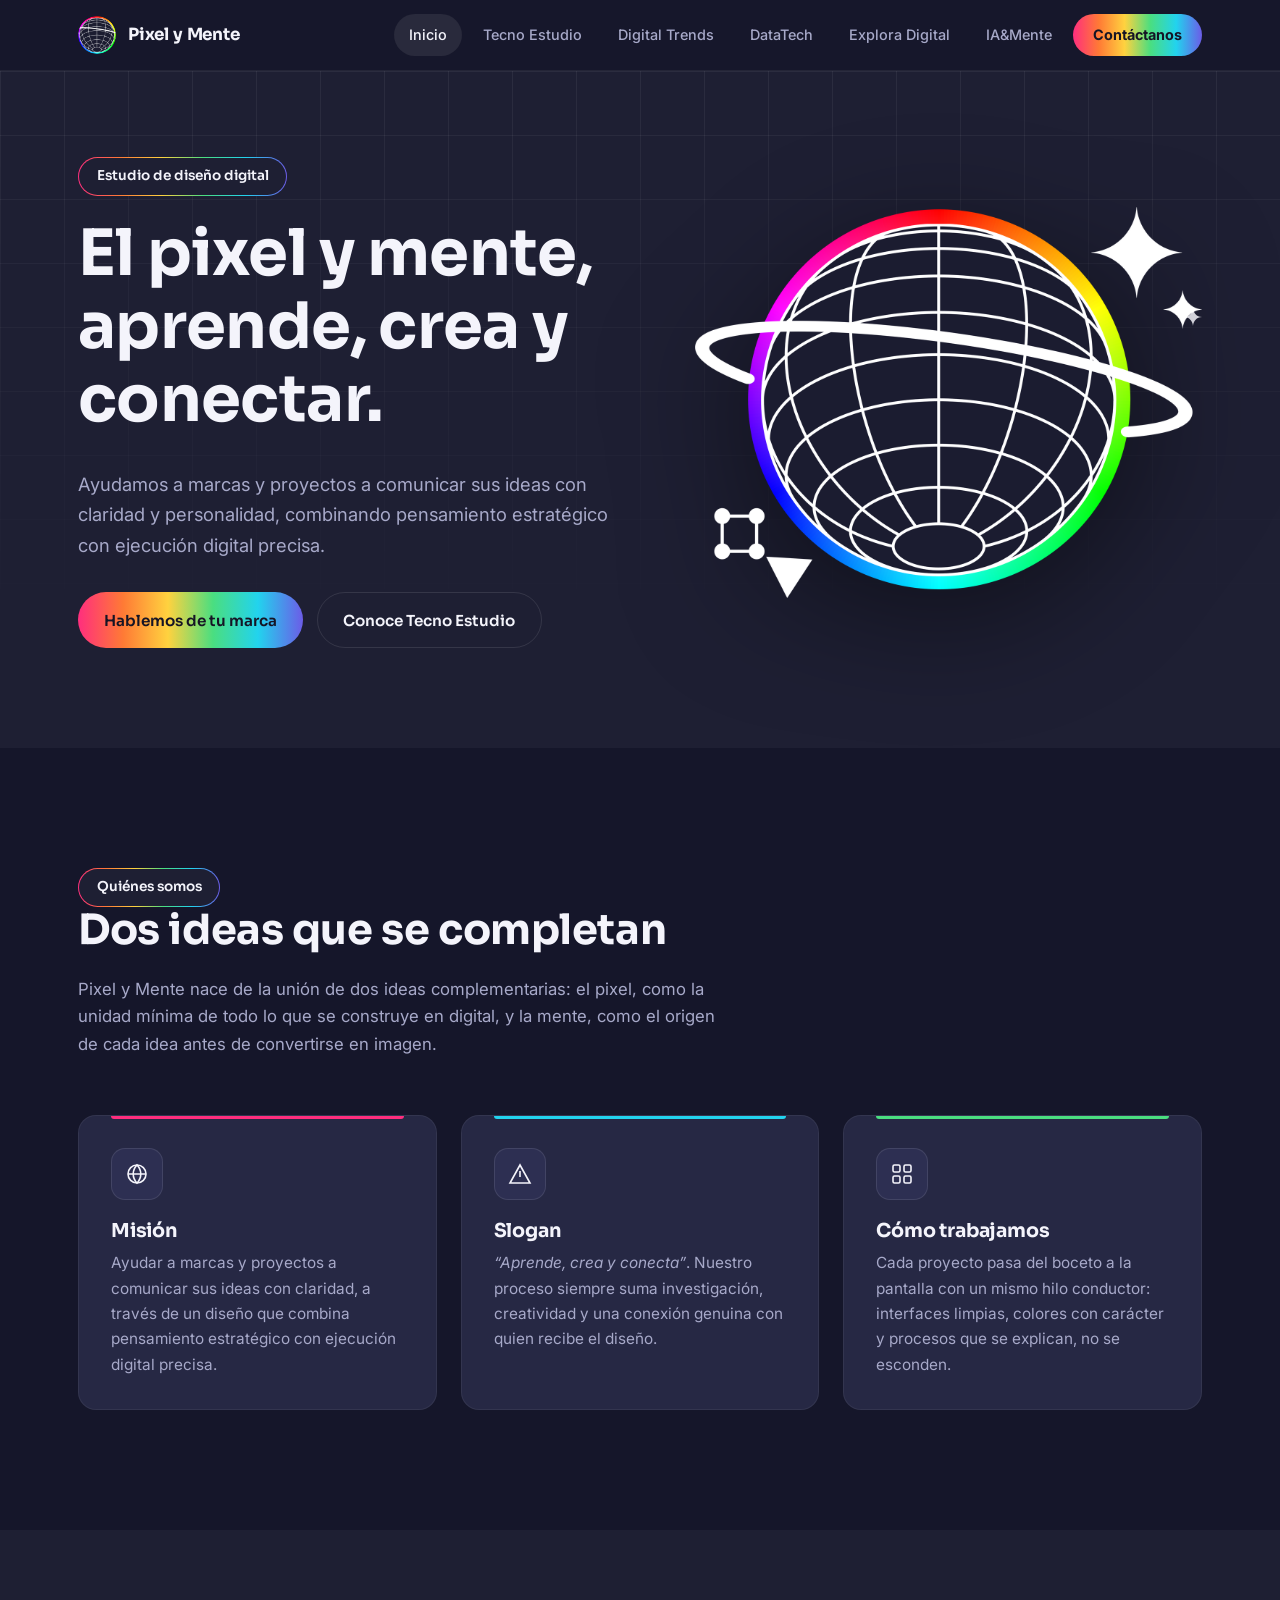
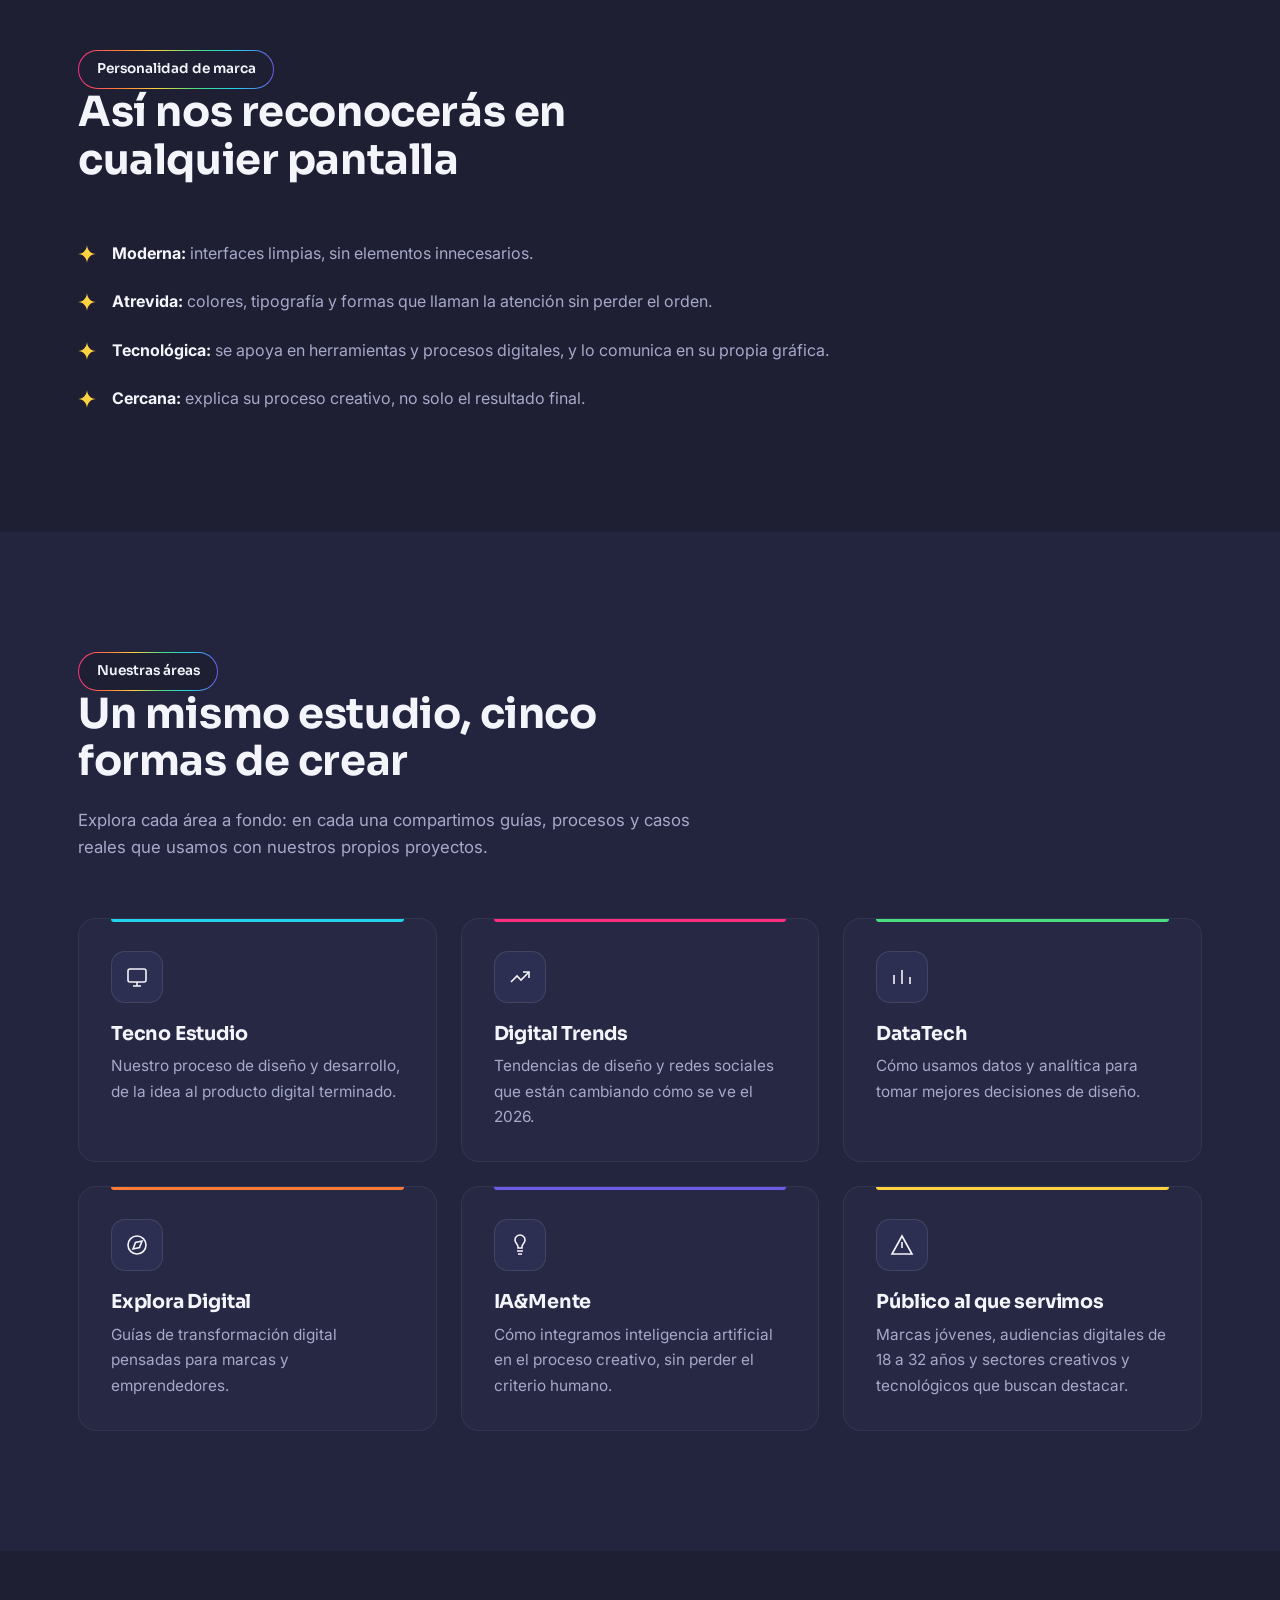
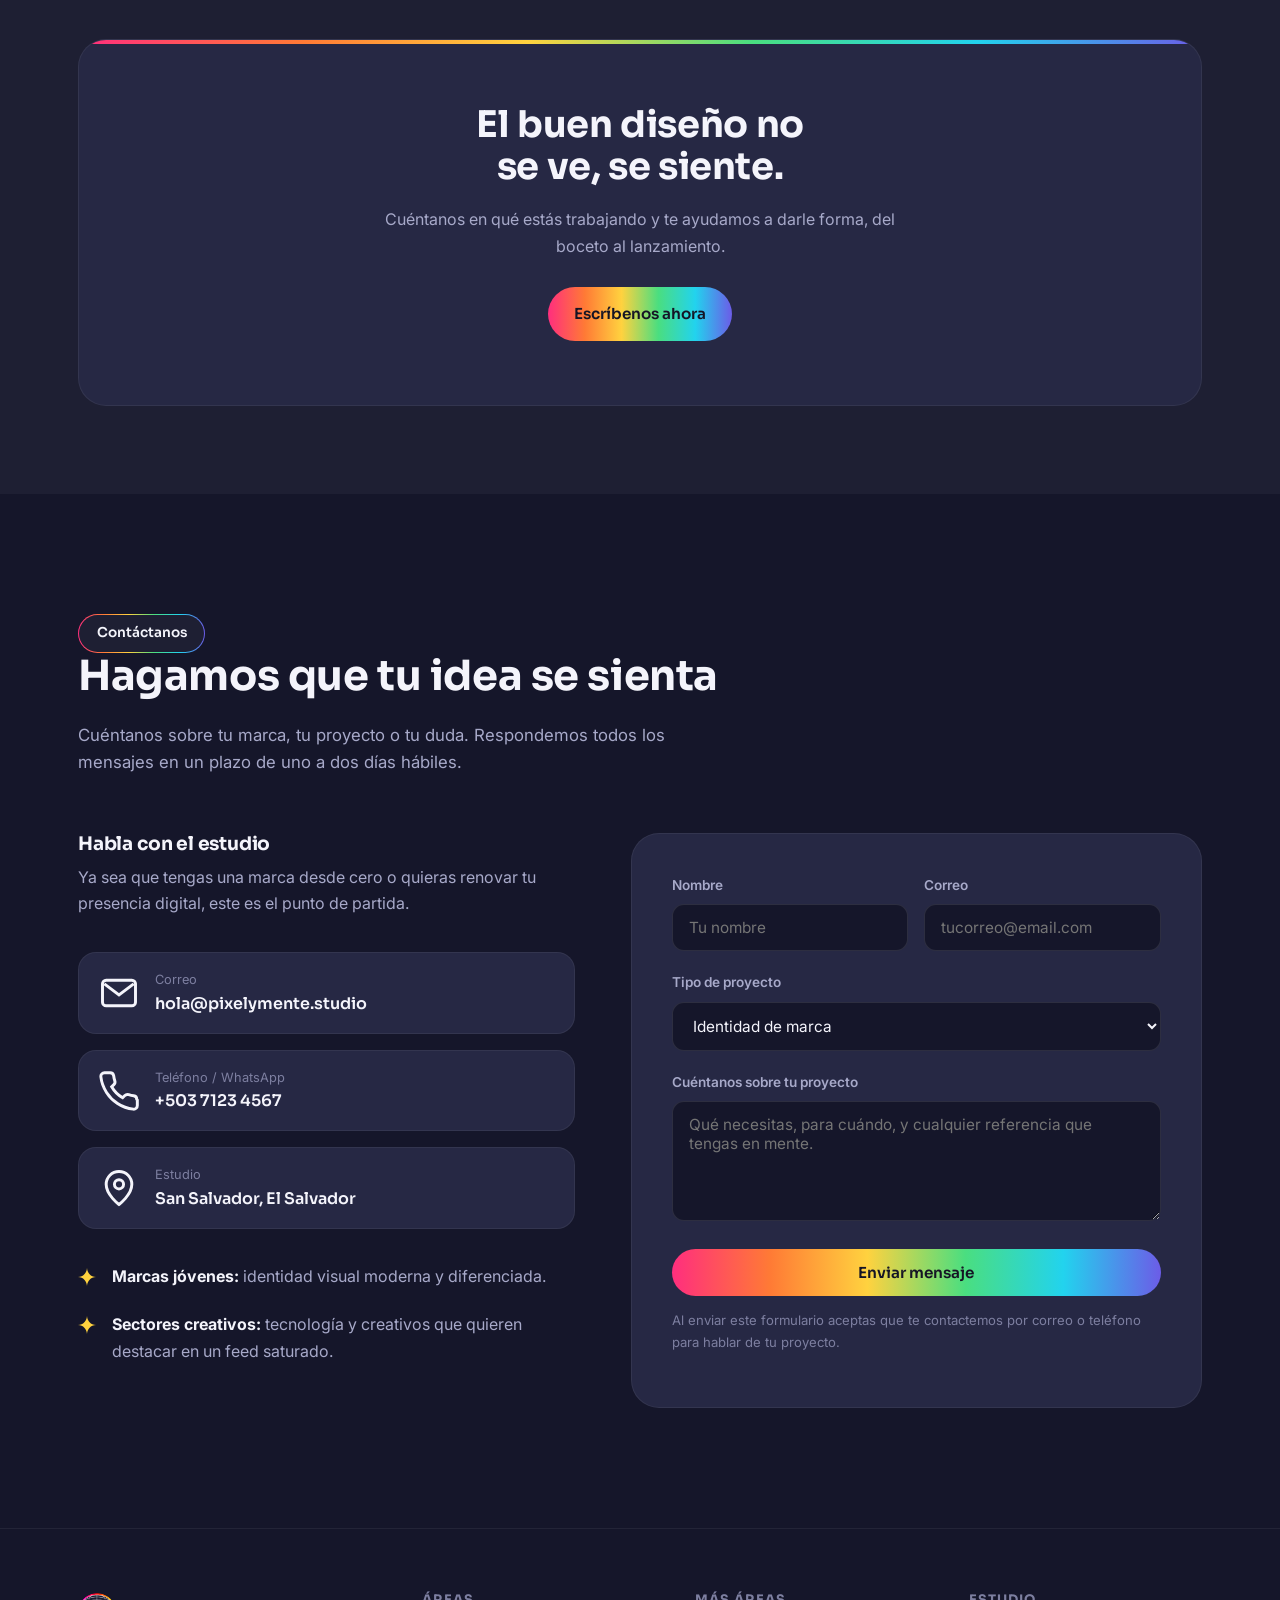
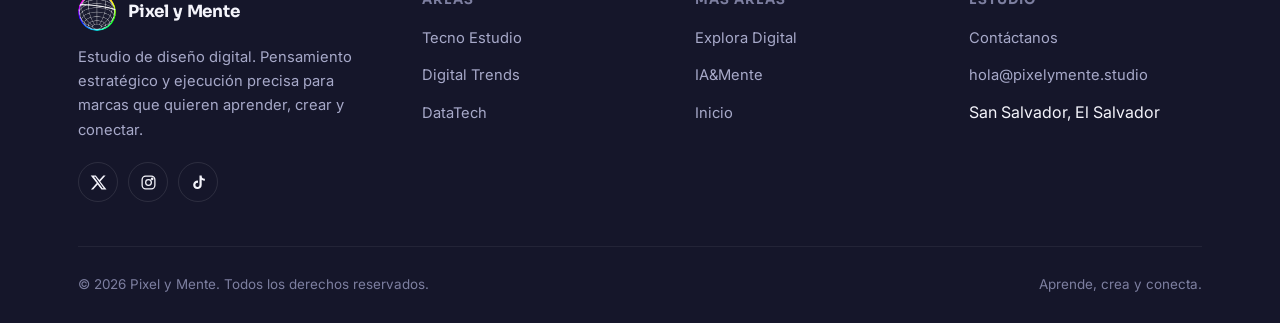
==== commit 16d28ae3: "Update hero heading text in index.html" ====
--- a/index.html
+++ b/index.html
@@ -46,7 +46,7 @@
     <div class="wrap hero-grid">
       <div class="reveal is-visible">
         <span class="pill hero-eyebrow">Estudio de diseño digital</span>
-        <h1>El pixel y la mente, trabajando en la misma dirección.</h1>
+        <h1>El pixel y mente, aprende, crea y conectar.</h1>
         <p class="lead">Ayudamos a marcas y proyectos a comunicar sus ideas con claridad y personalidad, combinando pensamiento estratégico con ejecución digital precisa.</p>
         <div class="hero-actions">
           <a href="index.html#contacto" class="btn btn-primary">Hablemos de tu marca</a>
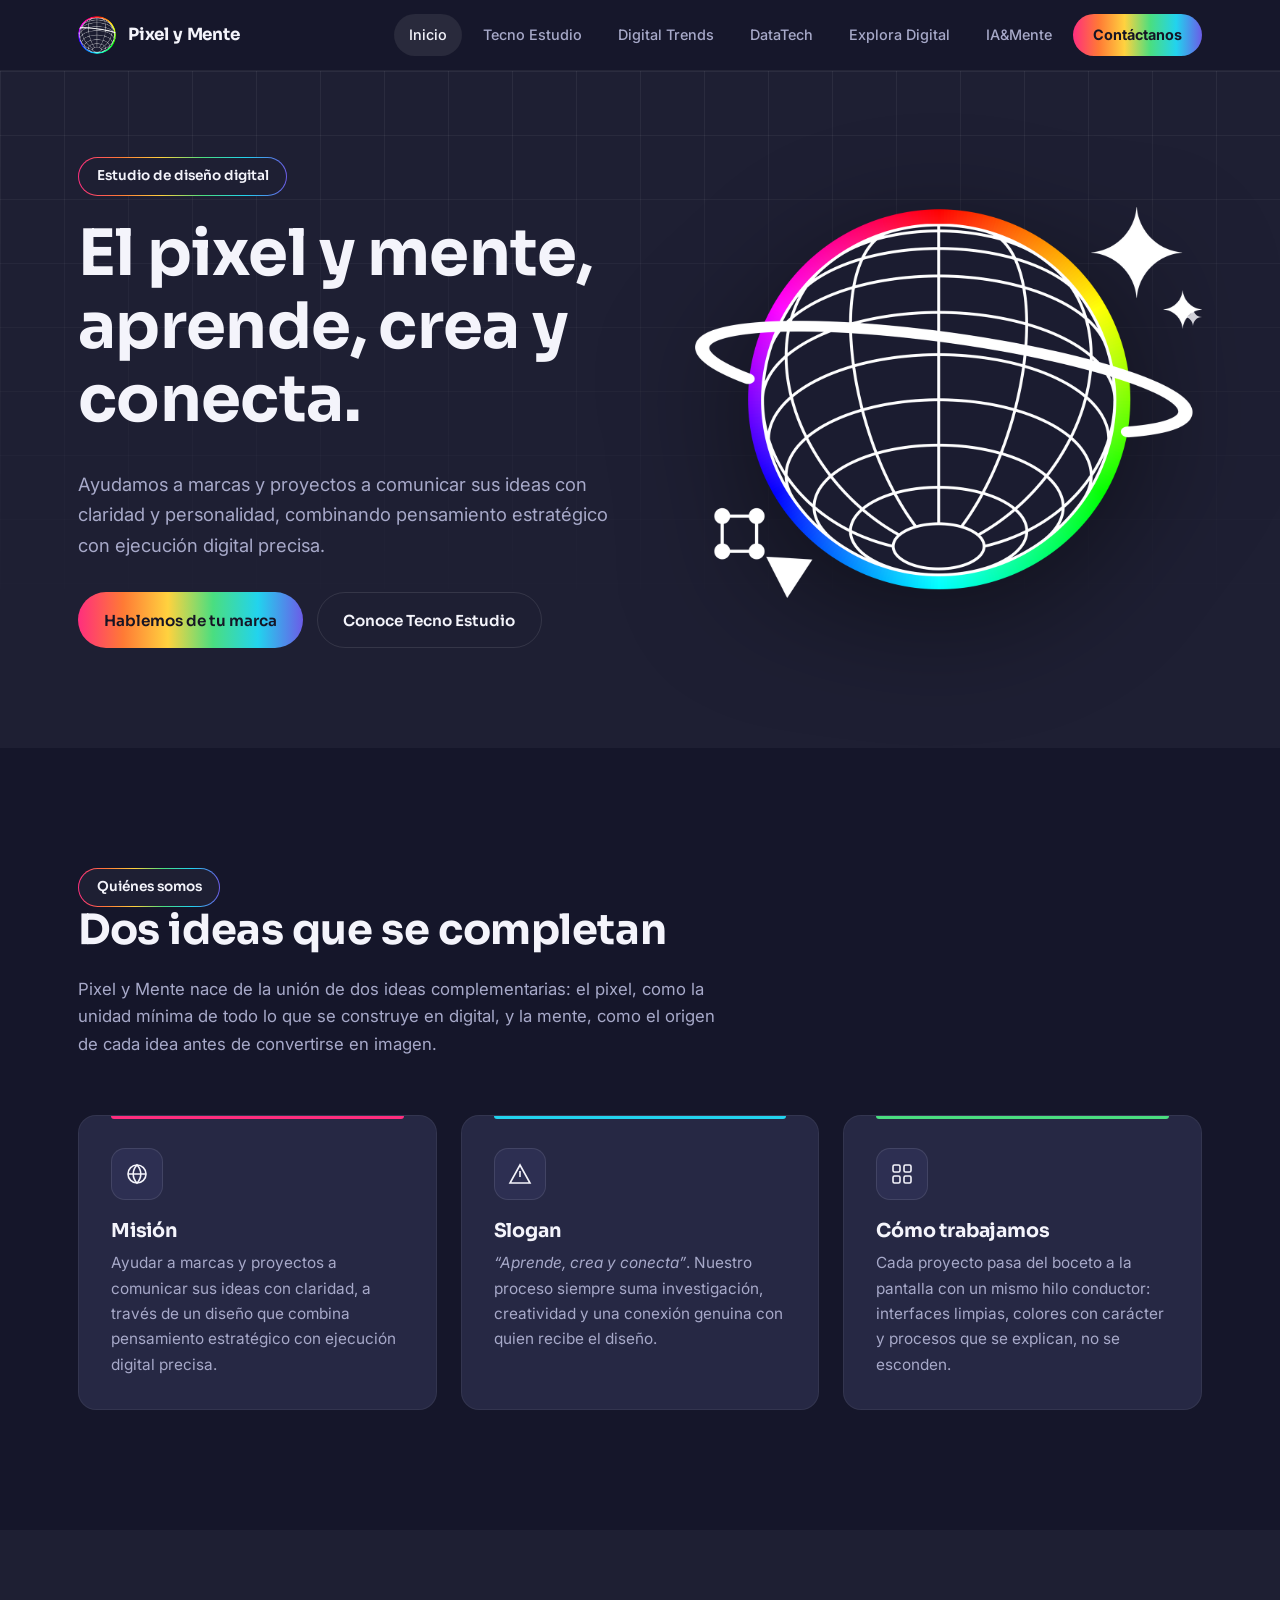
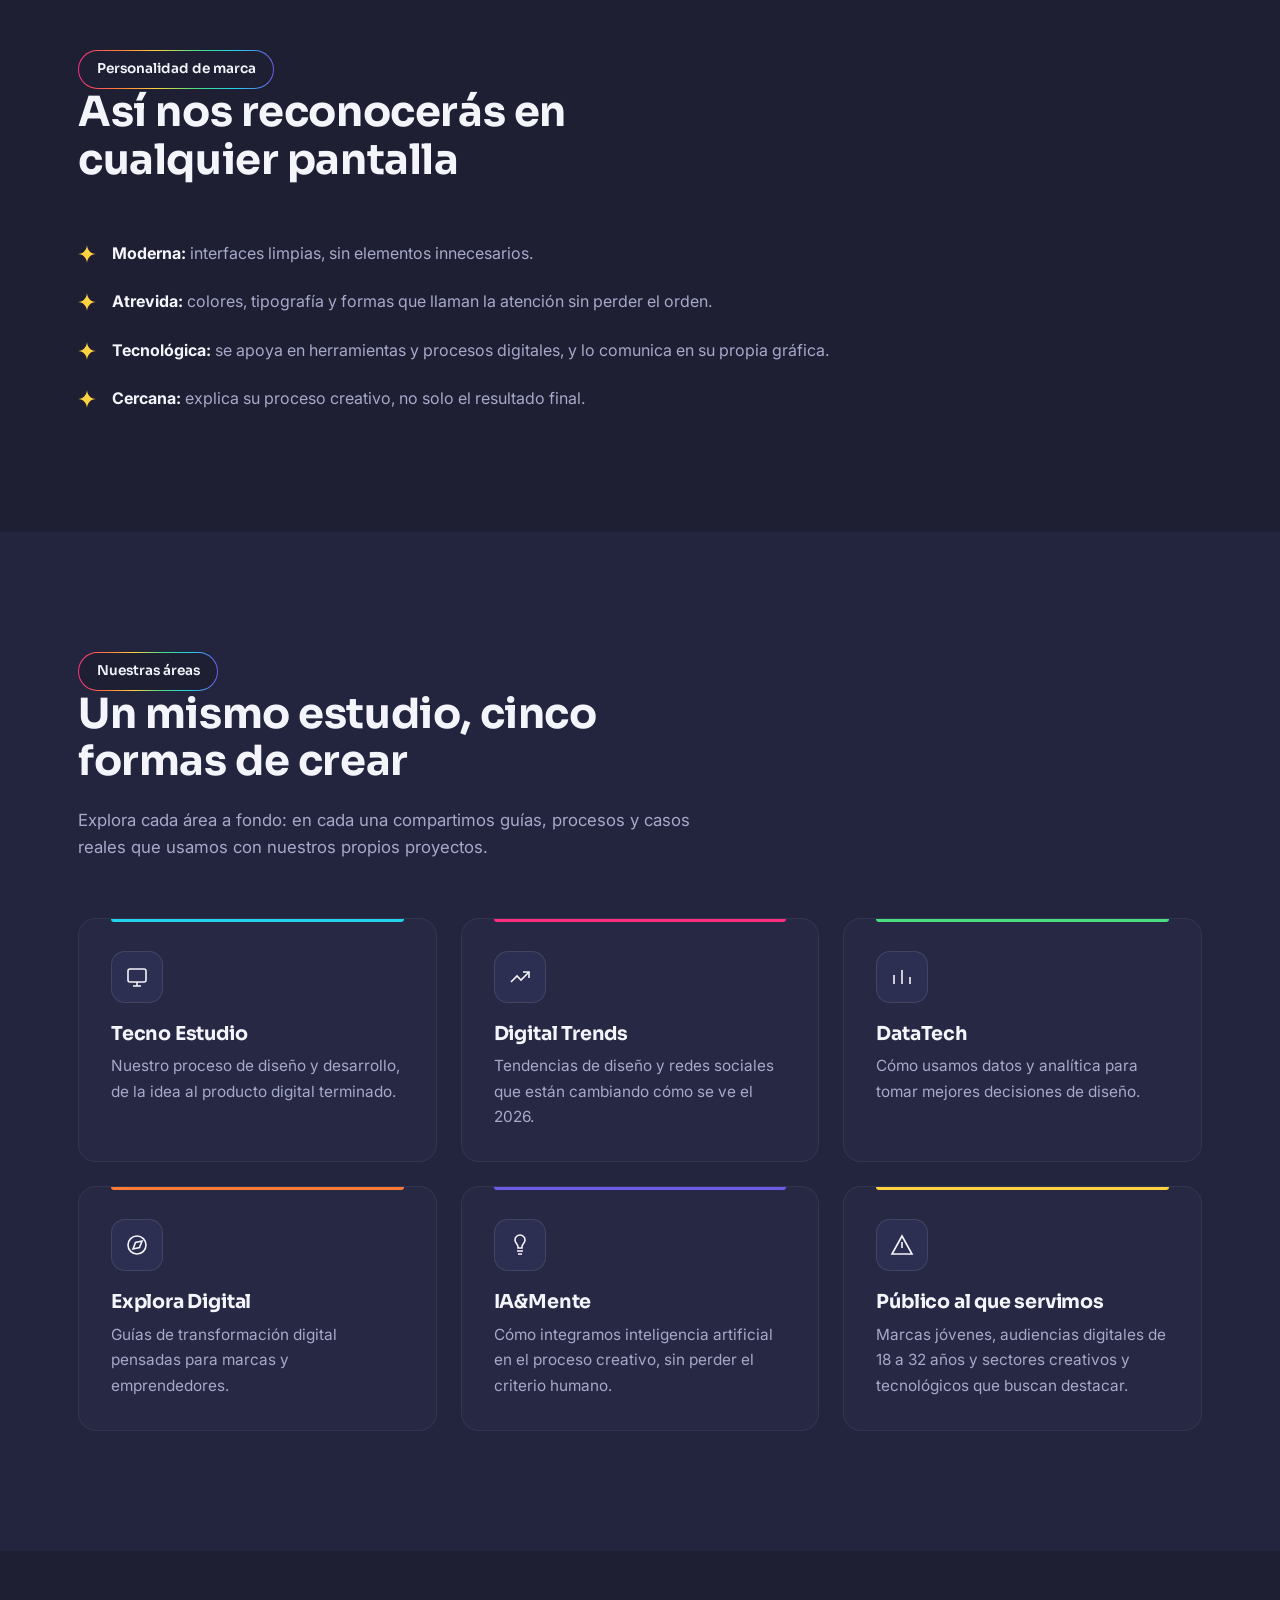
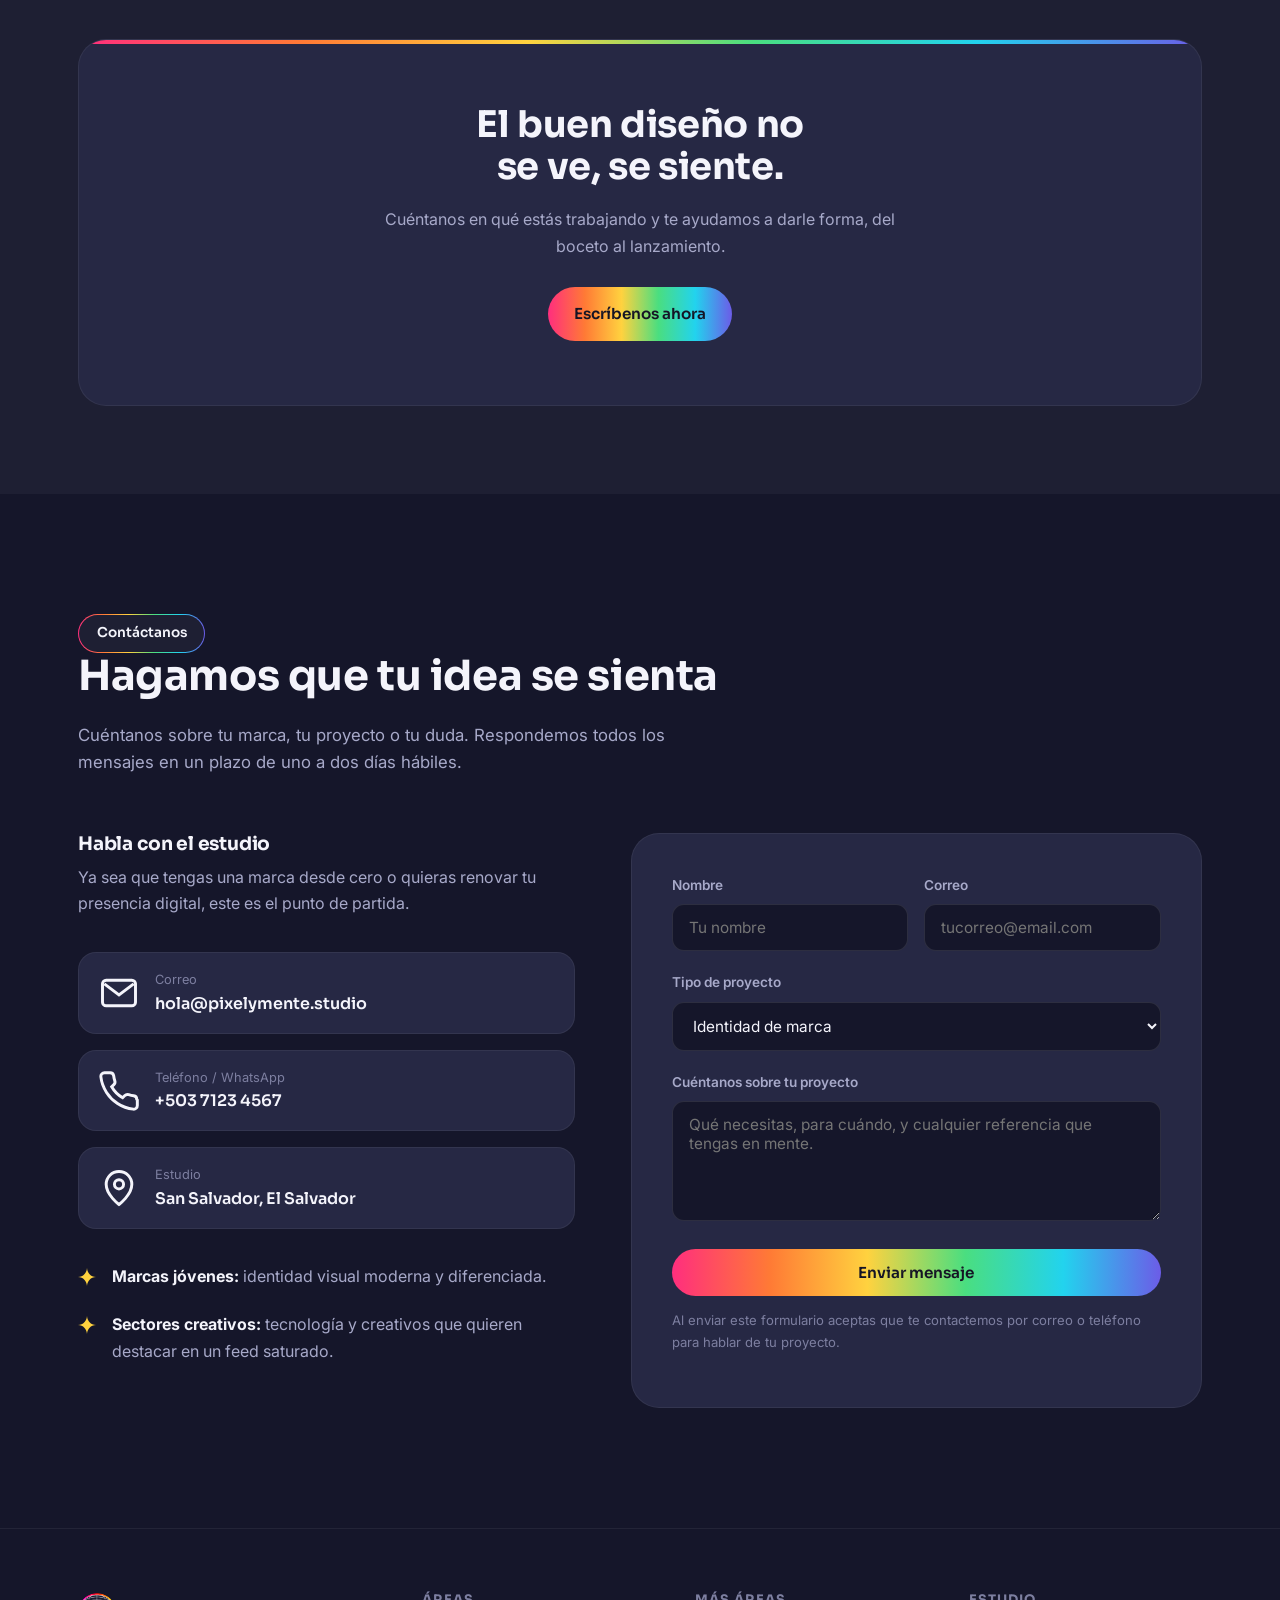
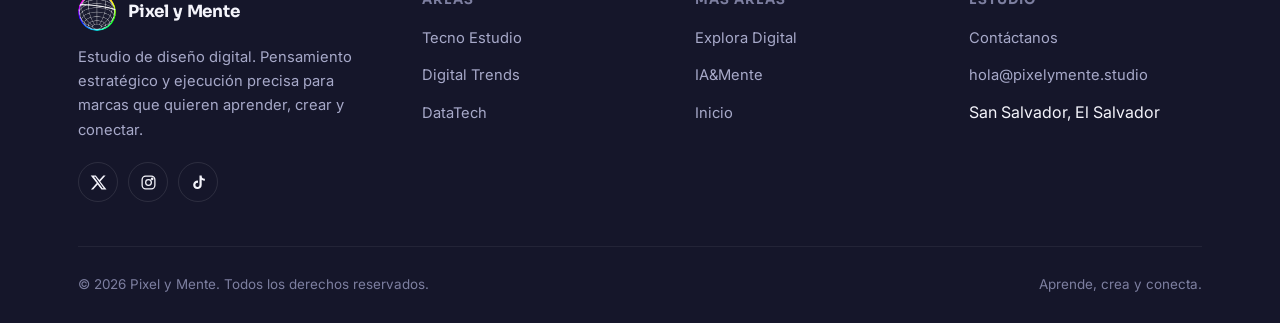
==== commit bec0fa55: "Fix typo in hero heading text" ====
--- a/index.html
+++ b/index.html
@@ -46,7 +46,7 @@
     <div class="wrap hero-grid">
       <div class="reveal is-visible">
         <span class="pill hero-eyebrow">Estudio de diseño digital</span>
-        <h1>El pixel y mente, aprende, crea y conectar.</h1>
+        <h1>El pixel y mente, aprende, crea y conecta.</h1>
         <p class="lead">Ayudamos a marcas y proyectos a comunicar sus ideas con claridad y personalidad, combinando pensamiento estratégico con ejecución digital precisa.</p>
         <div class="hero-actions">
           <a href="index.html#contacto" class="btn btn-primary">Hablemos de tu marca</a>
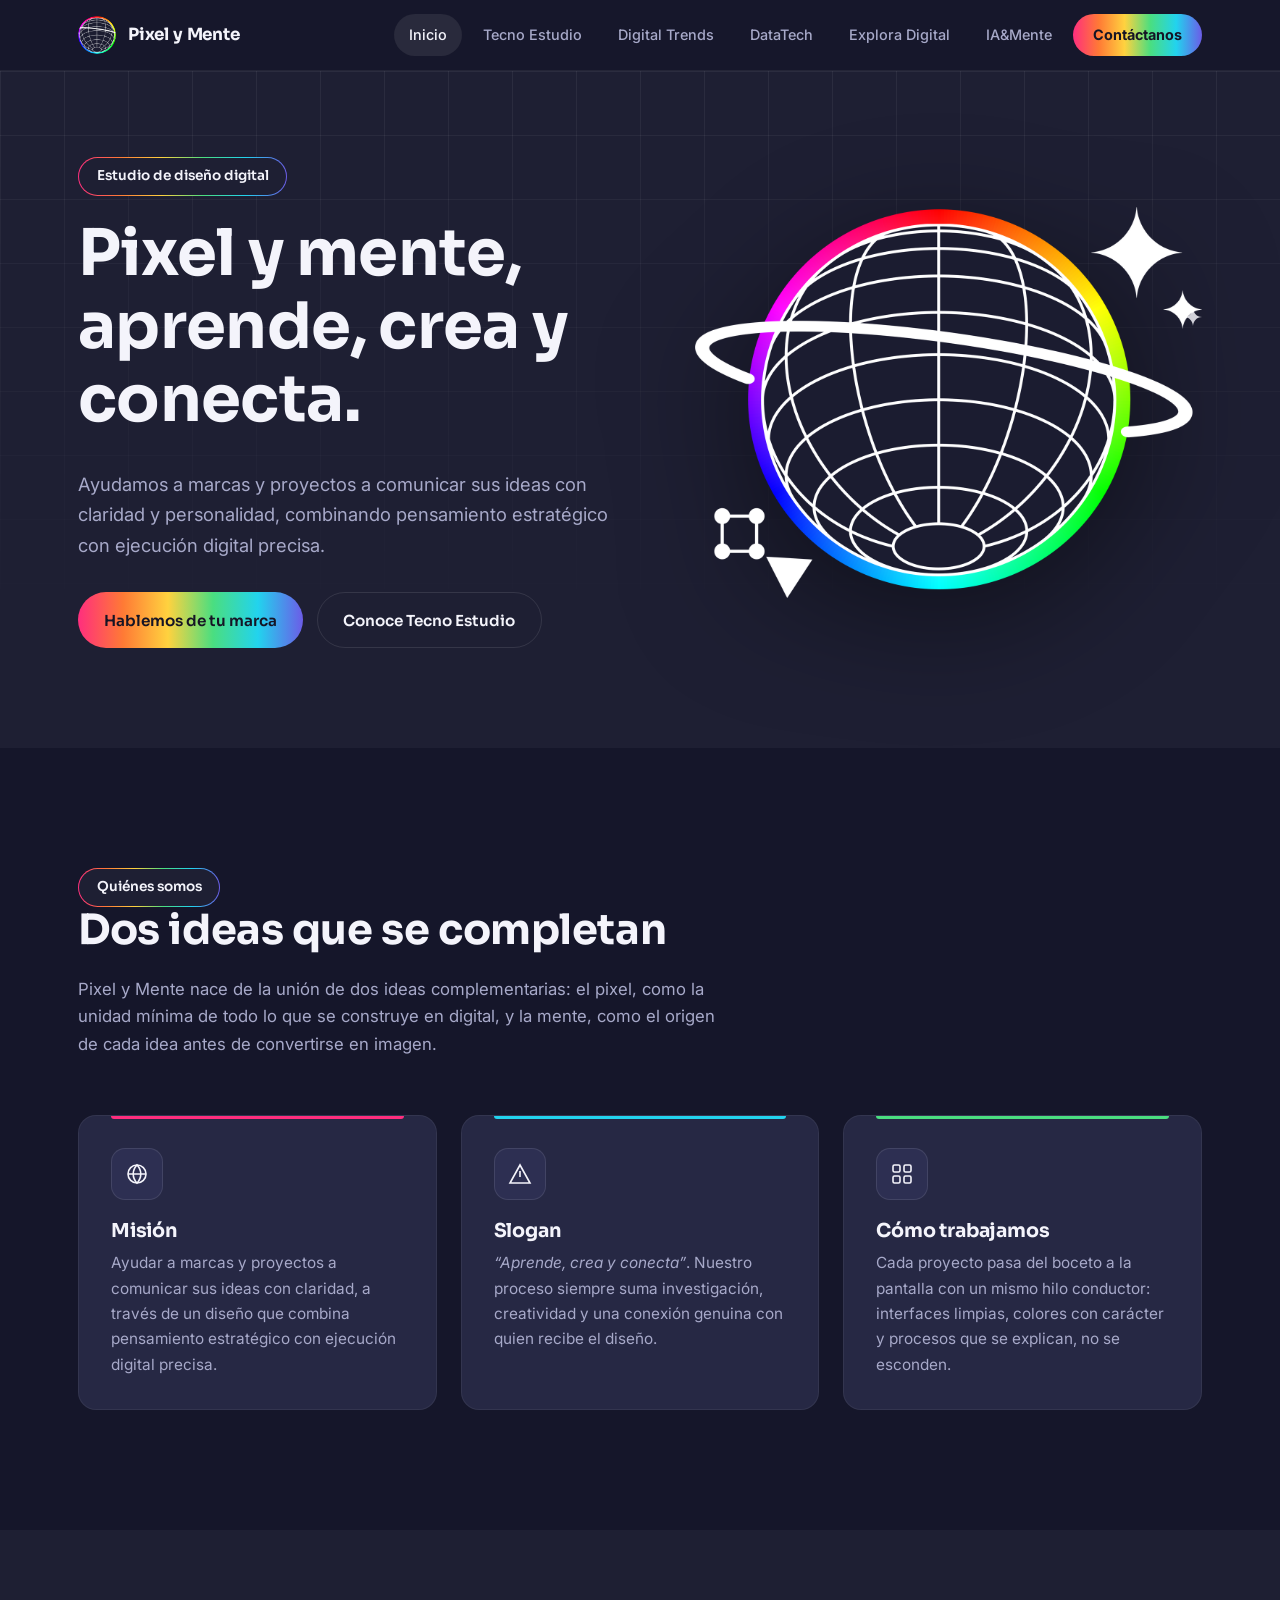
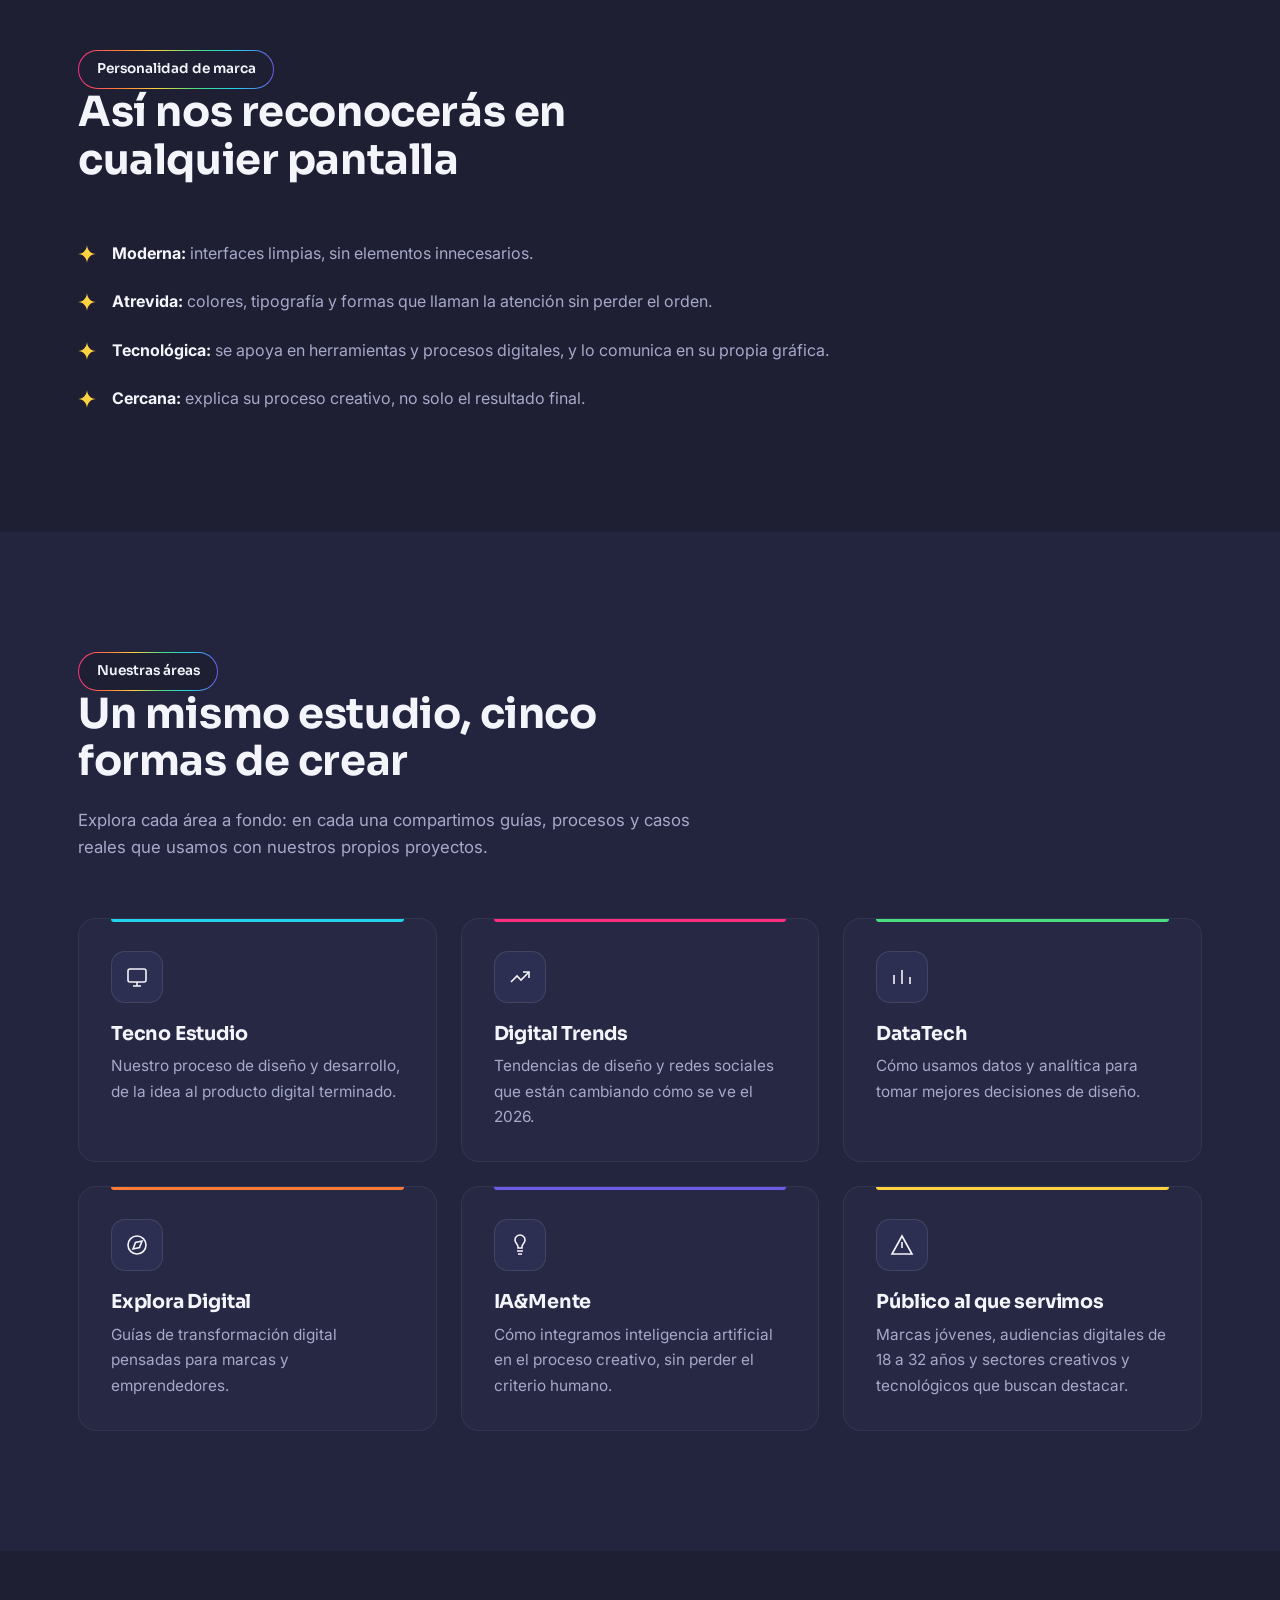
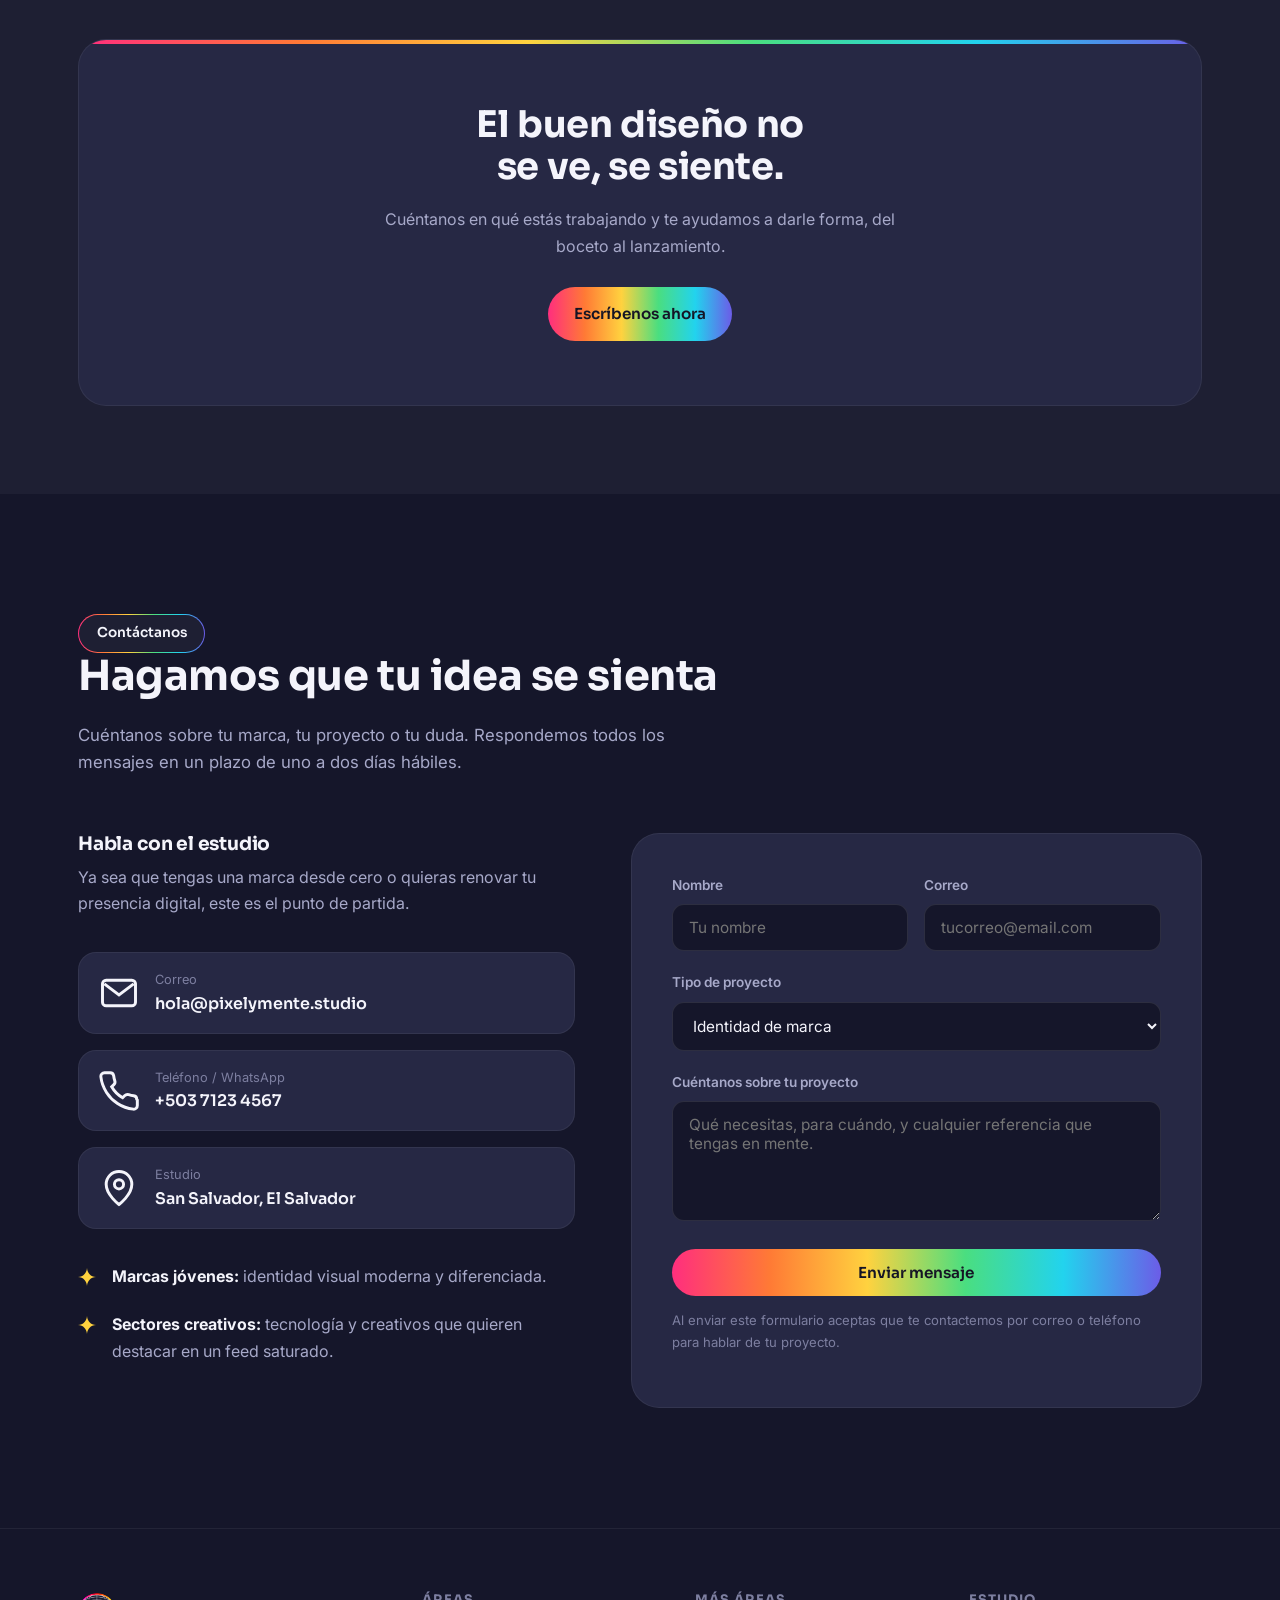
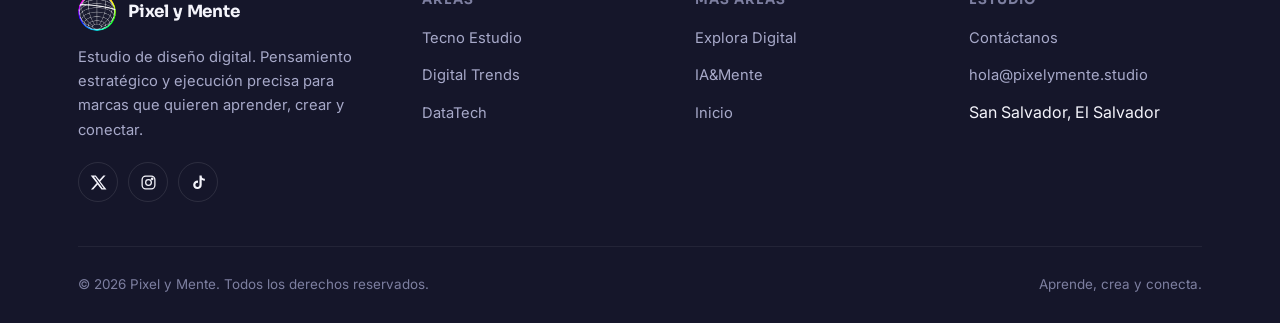
==== commit cfbc5d0e: "Update heading text in index.html" ====
--- a/index.html
+++ b/index.html
@@ -46,7 +46,7 @@
     <div class="wrap hero-grid">
       <div class="reveal is-visible">
         <span class="pill hero-eyebrow">Estudio de diseño digital</span>
-        <h1>El pixel y mente, aprende, crea y conecta.</h1>
+        <h1>Pixel y mente, aprende, crea y conecta.</h1>
         <p class="lead">Ayudamos a marcas y proyectos a comunicar sus ideas con claridad y personalidad, combinando pensamiento estratégico con ejecución digital precisa.</p>
         <div class="hero-actions">
           <a href="index.html#contacto" class="btn btn-primary">Hablemos de tu marca</a>
